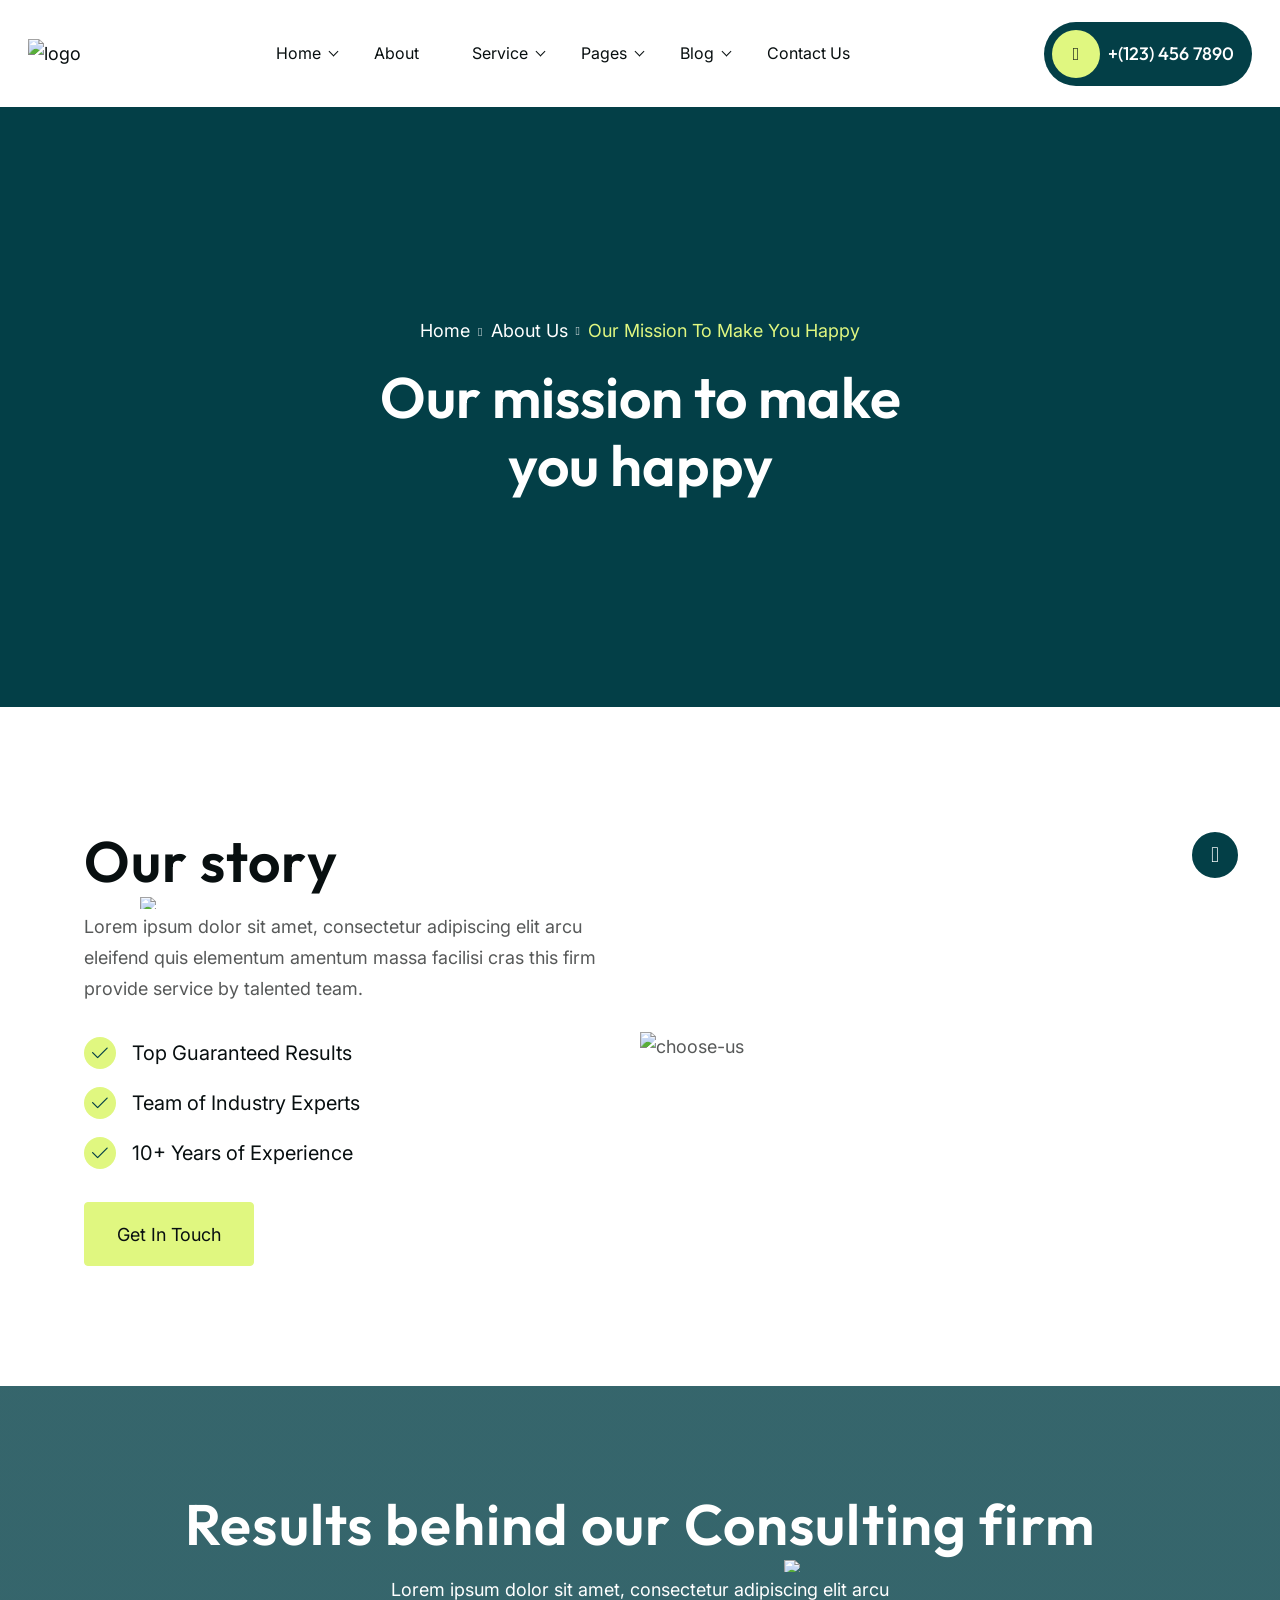
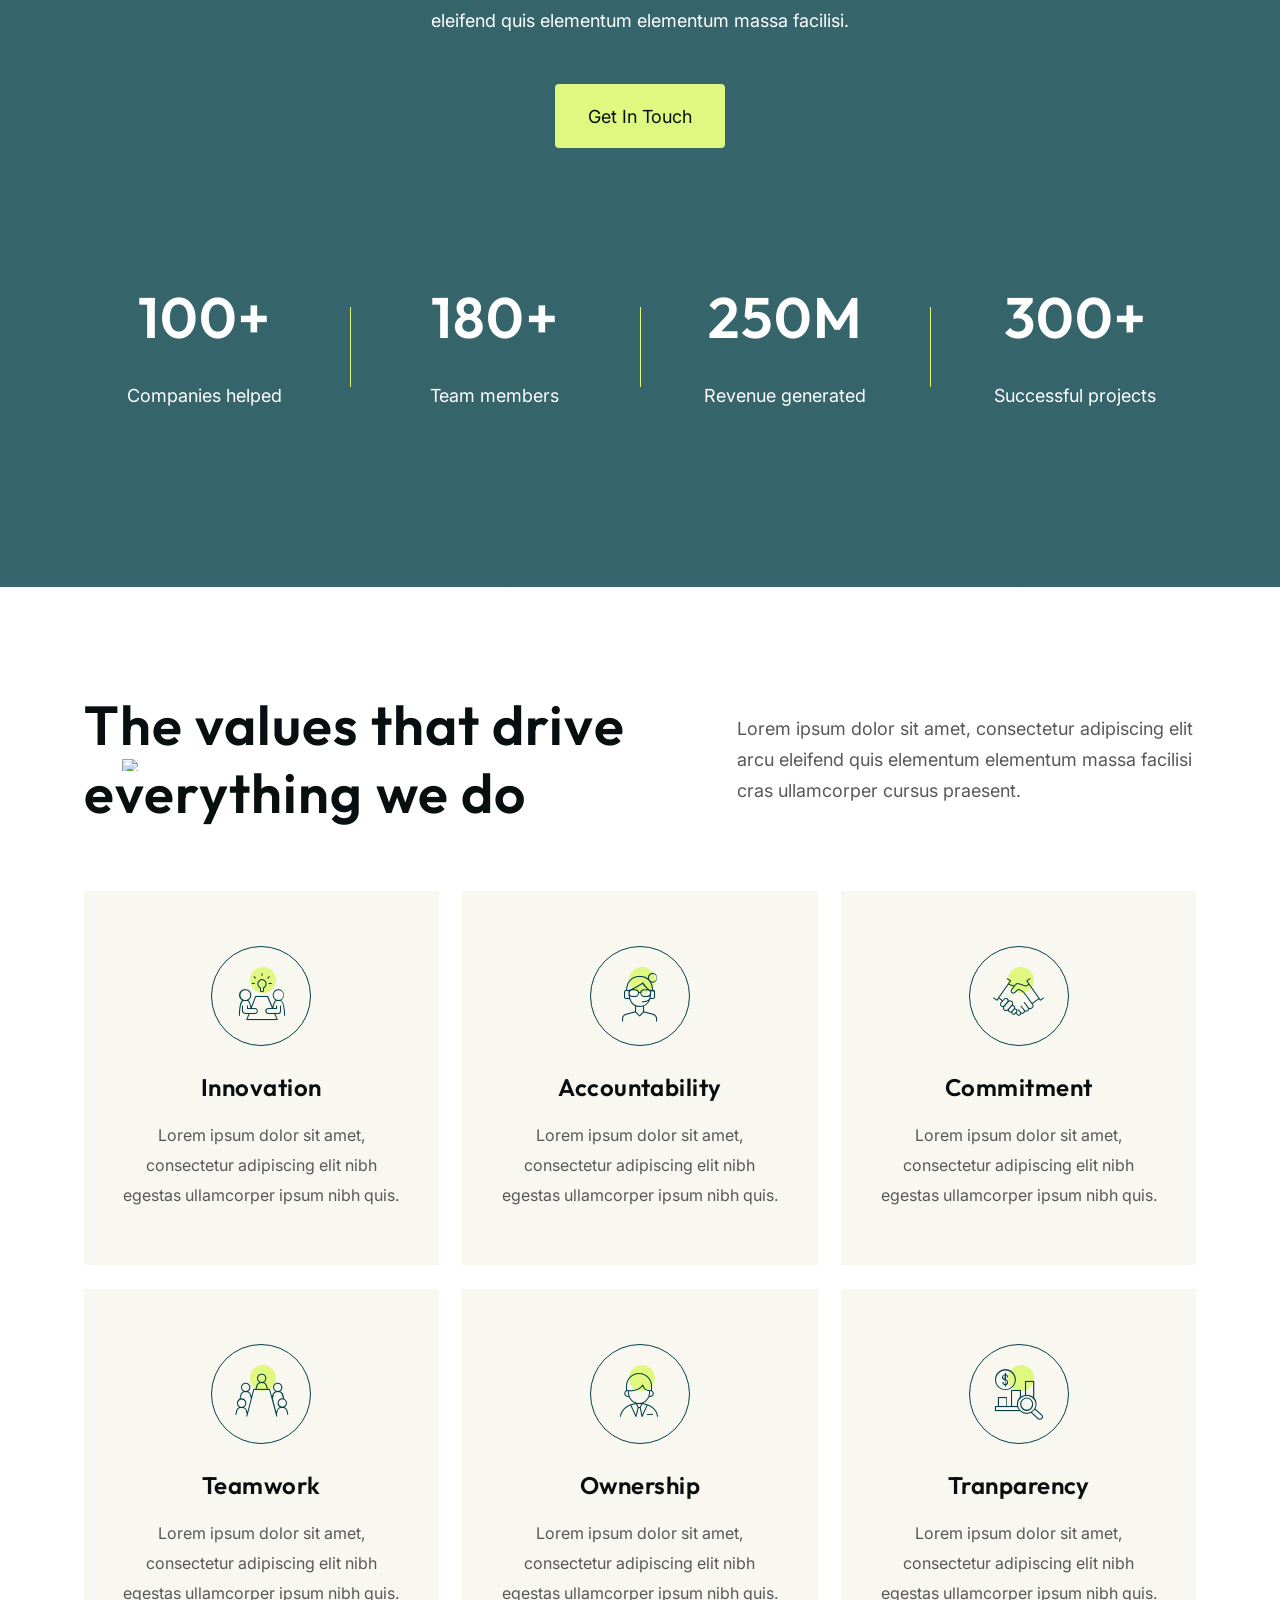
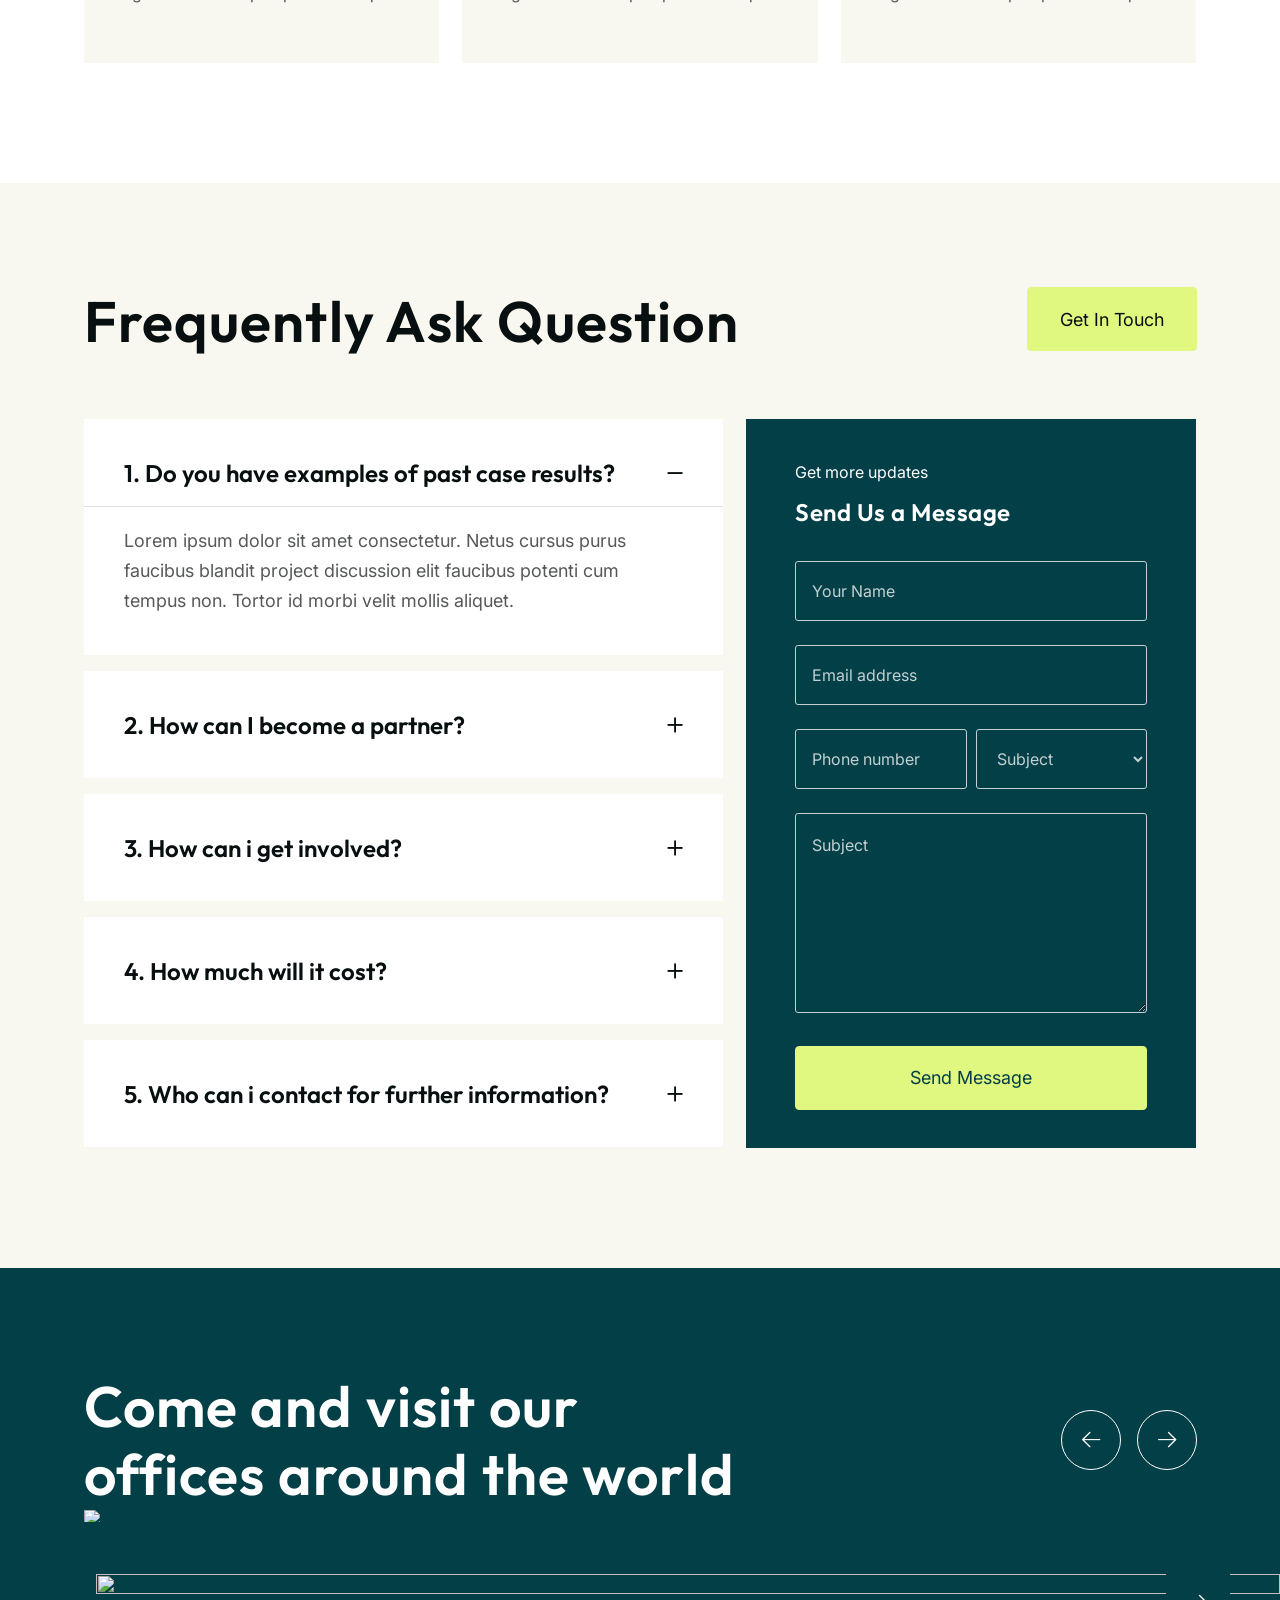
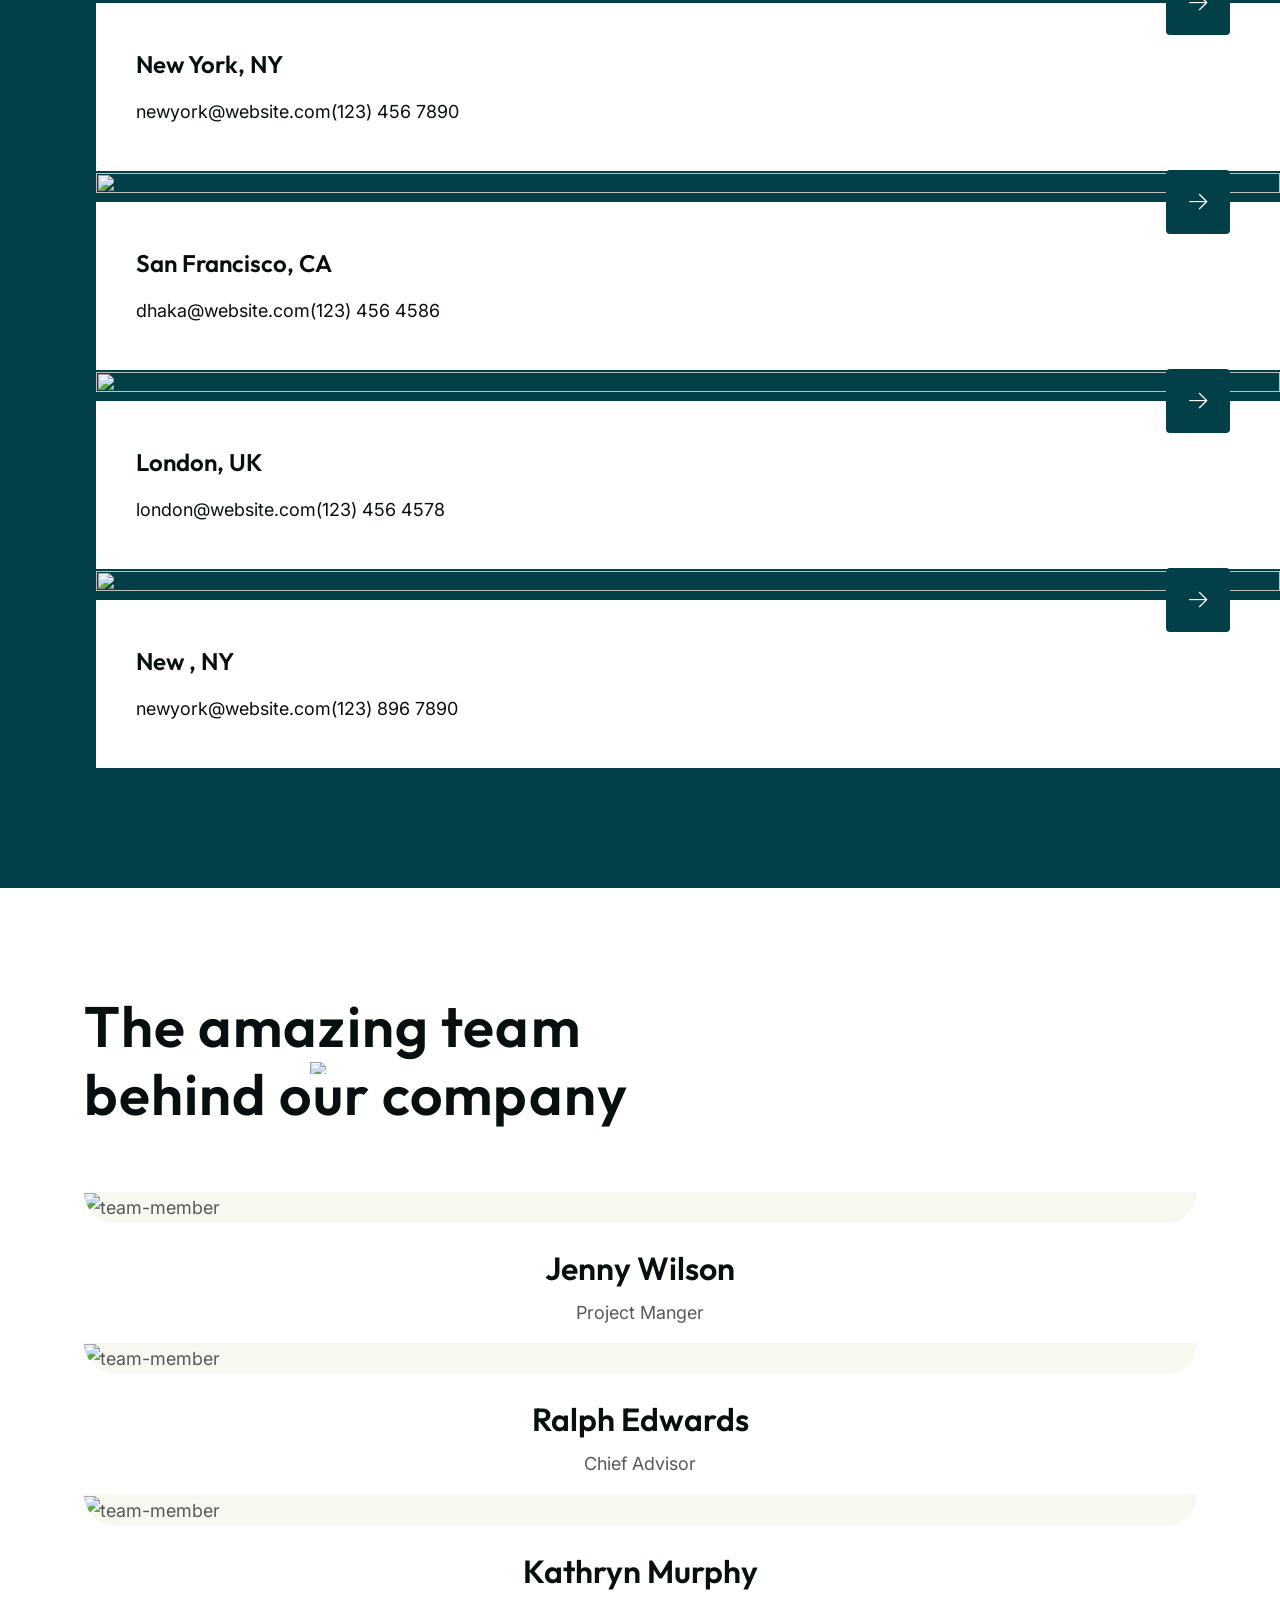
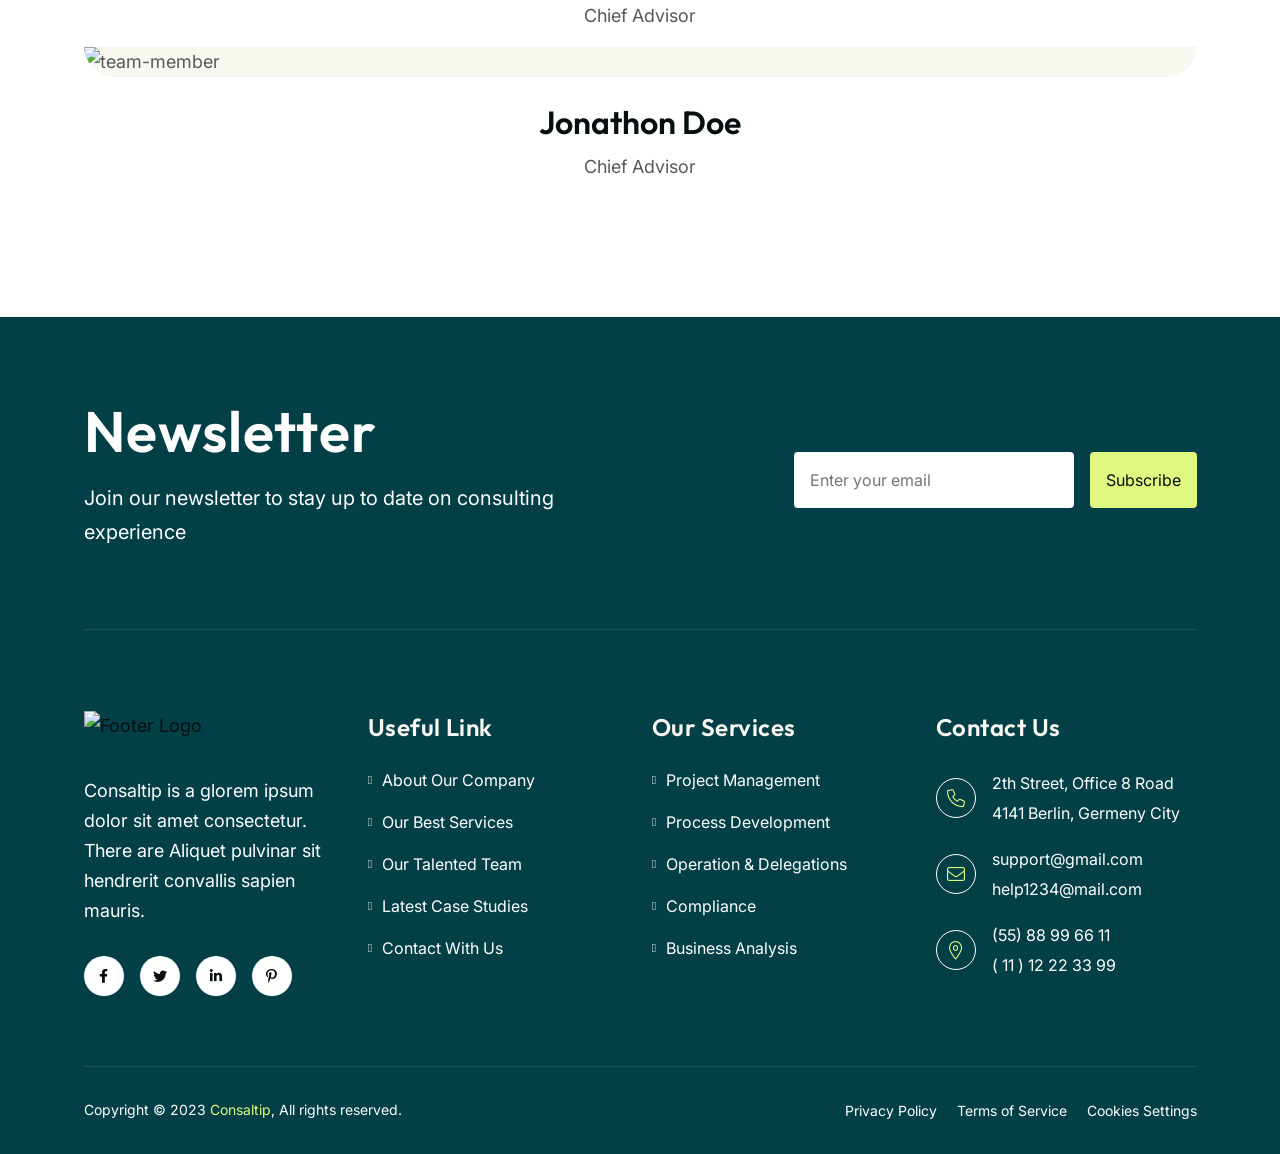
==== about.html @ 59a01e7e "Add files via upload" ====
<!DOCTYPE html>
<html dir="ltr" lang="en">

<head>
  <meta name="viewport" content="width=device-width,initial-scale=1.0" />
  <meta charset="utf-8" />
  <meta name="description" content="Consaltip – Business Consulting HTML5 Template" />
  <meta name="keywords"
        content="a consulting firm, a software firm, advisory, consulting, consulting agency, digital agency, finance consulting, insurance, multipurpose, startup, trendy design" />
  <meta name="author" content="BoomDevs" />

  <title>Consaltip – Business Consulting HTML5 Template</title>

  <link rel="icon" type="image/png" href="images/logo/favicon.png" />

  <link rel="apple-touch-icon" href="images/logo/favicon.png" />
  <link rel="apple-touch-icon" sizes="57x57" href="images/logo/apple-touch-icon-57x57.png" />
  <link rel="apple-touch-icon" sizes="72x72" href="images/logo/apple-touch-icon-72x72.png" />
  <link rel="apple-touch-icon" sizes="76x76" href="images/logo/apple-touch-icon-76x76.png" />
  <link rel="apple-touch-icon" sizes="114x114" href="images/logo/apple-touch-icon-114x114.png" />
  <link rel="apple-touch-icon" sizes="120x120" href="images/logo/apple-touch-icon-120x120.png" />
  <link rel="apple-touch-icon" sizes="144x144" href="images/logo/apple-touch-icon-144x144.png" />
  <link rel="apple-touch-icon" sizes="152x152" href="images/logo/apple-touch-icon-152x152.png" />
  <link rel="apple-touch-icon" sizes="180x180" href="images/logo/apple-touch-icon-180x180.png" />

  <link rel="preconnect" href="https://fonts.googleapis.com">
  <link rel="preconnect" href="https://fonts.gstatic.com" crossorigin>
  <link
          href="https://fonts.googleapis.com/css2?family=Inter:wght@400;500;600;700&family=Outfit:wght@400;500;600;700&display=swap"
          rel="stylesheet">
  <link rel="stylesheet" href="css/bootstrap.min.css" />
  <link rel="stylesheet" href="css/fontawesome.min.css" />
  <link rel="stylesheet" href="css/icon.min.css" />
  <link rel="stylesheet" href="css/magnific-popup.min.css" />
  <link rel="stylesheet" href="css/nice-select.min.css" />
  <link rel="stylesheet" href="css/slick.min.css" />
  <link rel="stylesheet" href="css/animate.min.css" />
  <link rel="stylesheet" href="css/style.css" />
  <!--[if lt IE 9]>
  <script src="https://oss.maxcdn.com/html5shiv/3.7.2/html5shiv.min.js"></script>
  <script src="https://oss.maxcdn.com/respond/1.4.2/respond.min.js"></script>
  <![endif]-->
</head>
<!-- Preloader Start !-->
<div id="preloader">
  <div id="preloader-status" style="background-image: url('images/preloader.gif')"></div>
</div>
<!-- Preloader End !-->
<body>
<!-- Header Start !-->
<header class="header-area style-three">
  <div class="header-menu-area sticky-header bg-white">
    <div class="container-fulid">
      <div class="row">
        <div class="col-12">
          <div class="d-flex justify-content-between align-items-center">
            <div class="logo">
              <a href="index.html" class="standard-logo">
                  <img src="images/logo/footer_logo.png" alt="logo" />
              </a>
              <a href="index.html" class="retina-logo">
                  <img src="images/logo/footer_logo.png" alt="logo" />
              </a>
              <a href="index.html" class="sticky-logo">
                  <img src="images/logo/footer_logo.png" alt="logo" />
              </a>
          </div>
            <div class="menu d-inline-block">
              <nav id="main-menu" class="main-menu">
                <ul>
                  <li class="dropdown active">
                    <a href="index.html">Home</a>
                    <ul>
                      <li>
                        <a href="index.html">Home Style 1</a>
                      </li>
                      <li>
                        <a href="index-2.html">Home Style 2</a>
                      </li>
                      <li>
                        <a href="index-3.html">Home Style 3</a>
                      </li>
                    </ul>
                  </li>
                  <li><a href="about.html">About</a></li>
                  <li class="dropdown">
                    <a href="service.html">Service</a>
                    <ul class="submenu">
                      <li><a href="service.html">Service Page</a></li>
                      <li><a href="service-details.html">Service Details Page</a></li>
                    </ul>
                  </li>
                  <li class="dropdown">
                    <a href="project.html">Pages</a>
                    <ul class="submenu">
                      <li><a href="project.html">Case Studies</a></li>
                      <li><a href="project-details.html">Case Studies Details</a></li>
                      <li><a href="team.html">Team Member</a></li>
                      <li><a href="faq.html">FAQ</a></li>
                      <li><a href="not-found.html">404</a></li>
                    </ul>
                  </li>
                  <li class="dropdown">
                    <a href="blog.html">Blog</a>
                    <ul class="submenu">
                      <li><a href="blog.html">Blogs</a></li>
                      <li><a href="blog-details.html">Blog Details</a></li>
                    </ul>
                  </li>
                  <li><a href="contact.html">Contact Us</a></li>
                </ul>
              </nav>
            </div>
            <div class="header-btn-wrapper">
              <div class="header-btn style-three">
                <a href="tel:+123-456-7890">
                  <i class="fa-solid fa-phone-volume"></i>
                  +(123) 456 7890
                </a>
              </div>
            </div>
            <div class="mobile-menu-bar d-lg-none text-end">
              <a href="#" class="mobile-menu-toggle-btn"><i class="fal fa-bars"></i></a>
            </div>
          </div>
        </div>
      </div>
    </div>
  </div>
</header>
<!-- Header End !-->

<!-- Menu Sidebar Section Start -->
  <div class="menu-sidebar-area ">
    <div class="menu-sidebar-wrapper">
      <div class="menu-sidebar-close">
        <button class="menu-sidebar-close-btn" id="menu_sidebar_close_btn">
          <i class="fal fa-times"></i>
        </button>
      </div>
      <div class="menu-sidebar-content">
        <div class="menu-sidebar-logo">
          <a href="index.html" class="standard-logo">
            <img src="images/logo/footer_logo.png" alt="logo" />
          </a>
        </div>
        <div class="mobile-nav-menu fix"></div>
      </div>
    </div>
  </div>
  <!-- Menu Sidebar Section End -->

  <!-- Menu Sidebar Overlay -->
  <div class="body-overlay"></div>

  <!-- Page Header Area Start !-->
  <div class="page-header-area style-1">
    <div class="custom-container">
      <div class=" page-breadcrumb-sec" style="background-image: url(images/breadcrumb/about.jpg)">
        <div class="breadcrumb-shape" style="background-image: url(images/Pattern.png)"></div>
        <div class="page-overlay"></div>
        <div class="sketch" style="background: url(images/title-sketch.png)"></div>
        <div class="row">
          <div class="col-md-12">
            <div class="breadcrumb-wrapper">
              <div class="breadcrumb-list">
                <ul>
                  <li><a href="index.html">Home</a></li>
                  <li>
                    <a href="#">About us</a>
                  </li>
                  <li class="active">
                    <a href="#">Our mission to make you happy</a>
                  </li>
                </ul>
              </div>
              <div class="page-heading">
                <h1>Our mission to make <br/> you happy</h1>
              </div>
            </div>
          </div>
        </div>
      </div>
    </div>
  </div>
  <!-- Page Header Area End !-->

  <!-- About Us Area Start !-->
  <div class="about-us-area style-3">
    <div class="container">
      <div class="row">
        <div class="col-lg-12">
          <div class="image-card large-title">
            <div class="content">
              <div class="title-wrapper">
                <h2 class="title"><span class="under-line">Our story <img src="images/under_line.png" alt="under-line"></span></h2>
                <p class="desc"> Lorem ipsum dolor sit amet, consectetur adipiscing elit arcu eleifend quis elementum amentum massa facilisi cras this firm provide service by talented team. </p>
              </div>
              <div class="list-item-wrapper">
                <div class="list-item">
                  <div class="icon">
                    <i class="icon-check"></i>
                  </div>
                  <p class="text">Top Guaranteed Results</p>
                </div>
                <div class="list-item">
                  <div class="icon">
                    <i class="icon-check"></i>
                  </div>
                  <p class="text">Team of Industry Experts</p>
                </div>
                <div class="list-item">
                  <div class="icon">
                    <i class="icon-check"></i>
                  </div>
                  <p class="text">10+ Years of Experience</p>
                </div>
              </div>
              <div>
                <a href="#" class="theme-btn image-card-btn">Get In Touch</a>
              </div>
            </div>
            <div class="image">
              <div class="image-card-sketch style-four"
                style="background-image: url(images/shape/image-card-sketch.png);">
              </div>
              <img class="tilt-animate" src="images/common/home-why-choose.jpg" alt="choose-us" />
            </div>
          </div>

        </div>
      </div>
    </div>
  </div>
<!-- About Us Area End !-->

<!-- Counter Up Area Start -->
<div class="counter-up-area style-1" style="background-image: url('images/counter-bg-1.png')">
  <div class="counter-sketch" style="background-image: url(images/title-sketch.png)"></div>
  <div class="overlay"></div>
  <div class="container">
    <div class="row">
      <div class="col-lg-12">
        <div class="section-title">
          <h2 class="title text-center text-white">Results behind our <span
                  class="under-line">Consulting firm <img src="images/under_line_green.png" alt="under-line"></span></h2>
          <p class="desc text-white">Lorem ipsum dolor sit amet, consectetur adipiscing elit arcu <br> eleifend quis elementum elementum massa facilisi.</p>
        </div>
        <div class="mt-48 text-center">
          <a href="contact.html" class="theme-btn style-four">Get In Touch</a>
        </div>
      </div>
      <div class="col-lg-12">
        <div class="counter-card">
          <div class="counter-item">
            <div class="counter-title">
              <h2 class="number">
                <span class="counter">100</span>+
              </h2>
            </div>
            <div class="counter-content">
              <p class="text">Companies helped</p>
            </div>
          </div>
          <div class="counter-item">
            <div class="counter-title">
              <h2 class="number">
                <span class="counter">180</span>+
              </h2>
            </div>
            <div class="counter-content">
              <p class="text">Team members</p>
            </div>
          </div>
          <div class="counter-item style-two">
            <div class="counter-title">
              <h2 class="number">
                <span class="counter">250</span>M
              </h2>
            </div>
            <div class="counter-content">
              <p class="text">Revenue generated</p>
            </div>
          </div>
          <div class="counter-item">
            <div class="counter-title">
              <h2 class="number">
                <span class="counter">300</span>+
              </h2>
            </div>
            <div class="counter-content">
              <p class="text">Successful projects</p>
            </div>
          </div>
        </div>
      </div>
    </div>
  </div>
</div>
<!-- Counter Up Area End -->

  <!-- Service Area Start -->
  <div class="service-area style-2">
    <div class="sketch" style="background: url(images/sketch-color.png)"></div>
    <div class="container">
      <div class="row justify-content-center">
        <div class="col-lg-12">
          <div class="section-title style-two">
            <h2 class="title text-start"><span class="under-line">The values that <img src="images/under_line.png" alt="under-line"></span> drive everything we do</h2>
            <p class="desc text-center text-md-start">Lorem ipsum dolor sit amet, consectetur adipiscing elit arcu eleifend quis elementum elementum massa facilisi cras ullamcorper cursus praesent.</p>
          </div>
        </div>
      </div>
      <div class="row">
        <div class="col-12 col-md-6 col-lg-4">
          <div class="icon-card style-six">
            <div class="icon">
              <span class="icon-color"></span>
              <i class="icon-innovation"></i>
            </div>
            <div class="content">
              <h5 class="title">Innovation</h5>
              <p class="desc">Lorem ipsum dolor sit amet, consectetur adipiscing elit nibh egestas ullamcorper ipsum nibh quis.</p>
            </div>
          </div>
        </div>
        <div class="col-12 col-md-6 col-lg-4">
          <div class="icon-card style-six">
            <div class="icon">
              <span class="icon-color"></span>
              <i class="icon-accountability"></i>
            </div>
            <div class="content">
              <h5 class="title">Accountability</h5>
              <p class="desc">Lorem ipsum dolor sit amet, consectetur adipiscing elit nibh egestas ullamcorper ipsum nibh quis.</p>
            </div>
          </div>
        </div>
        <div class="col-12 col-md-6 col-lg-4">
          <div class="icon-card style-six">
            <div class="icon">
              <span class="icon-color"></span>
              <i class="icon-commitment"></i>
            </div>
            <div class="content">
              <h5 class="title">Commitment</h5>
              <p class="desc">Lorem ipsum dolor sit amet, consectetur adipiscing elit nibh egestas ullamcorper ipsum nibh quis.</p>
            </div>
          </div>
        </div>
        <div class="col-12 col-md-6 col-lg-4">
          <div class="icon-card style-six mt-24">
            <div class="icon">
              <span class="icon-color"></span>
              <i class="icon-team-work"></i>
            </div>
            <div class="content">
              <h5 class="title">Teamwork</h5>
              <p class="desc">Lorem ipsum dolor sit amet, consectetur adipiscing elit nibh egestas ullamcorper ipsum nibh quis.</p>
            </div>
          </div>
        </div>
        <div class="col-12 col-md-6 col-lg-4">
          <div class="icon-card style-six mt-24">
            <div class="icon">
              <span class="icon-color"></span>
              <i class="icon-ownership"></i>
            </div>
            <div class="content">
              <h5 class="title">Ownership</h5>
              <p class="desc">Lorem ipsum dolor sit amet, consectetur adipiscing elit nibh egestas ullamcorper ipsum nibh quis.</p>
            </div>
          </div>
        </div>
        <div class="col-12 col-md-6 col-lg-4">
          <div class="icon-card style-six mt-24">
            <div class="icon">
              <span class="icon-color"></span>
              <i class="icon-transparency"></i>
            </div>
            <div class="content">
              <h5 class="title">Tranparency</h5>
              <p class="desc">Lorem ipsum dolor sit amet, consectetur adipiscing elit nibh egestas ullamcorper ipsum nibh quis.</p>
            </div>
          </div>
        </div>
      </div>
    </div>
  </div>
  <!-- Service Area End -->
  <!-- FAQ Area Start -->
  <div class="faq-area style-1 theme-bg-gray">
    <div class="shape-one" style=" background-image: url(images/shape/Rectangle.png)"></div>
    <div class="shape-two" style=" background-image: url(images/shape/shape-2.png)"></div>
    <div class="sketch"></div>
    <div class="container">
      <div class="row justify-content-between">
        <div class="col-lg-12">
          <div class="section-title style-three align-items-center align-items-lg-start">
            <h2 class="title">Frequently Ask Question</h2>
            <div class="theme-btn-wrapper">
              <a href="contact.html" class="theme-btn">
                Get in Touch
              </a>
            </div>
          </div>
        </div>
      </div>
      <div class="row">
        <div class="col-lg-7">
          <div class="accordion-wrapper" id="faq1">
            <!-- Single Accordion Start -->
            <div class="accordion-list-item">
              <div id="headingOne">
                <div class="accordion-head" data-bs-toggle="collapse" data-bs-target="#collapseOne" aria-expanded="true" aria-controls="collapseOne">
                  <h3 class="accordion-title">1. Do you have examples of past case results?</h3>
                </div>
              </div>
              <div id="collapseOne" class="accordion-collapse collapse show" aria-labelledby="headingOne" data-bs-parent="#faq1">
                <div class="accordion-item-body">
                  <p>Lorem ipsum dolor sit amet consectetur. Netus cursus purus faucibus blandit project discussion elit faucibus potenti cum tempus non. Tortor id morbi velit mollis aliquet.</p>
                </div>
              </div>
            </div>
            <!-- Single Accordion End -->
            <!-- Single Accordion Start -->
            <div class="accordion-list-item">
              <div id="headingTwo">
                <div class="accordion-head collapsed"  data-bs-toggle="collapse" data-bs-target="#collapseTwo" aria-expanded="false" aria-controls="collapseTwo">
                  <h3 class="accordion-title">2. How can I become a partner?</h3>
                </div>
              </div>
              <div id="collapseTwo" class="accordion-collapse collapse" aria-labelledby="headingTwo" data-bs-parent="#faq1">
                <div class="accordion-item-body">
                  <p>Porem ipsum dolor sit amet consectetur. Netus cursus purus faucibus blandit project discussion elit faucibus potenti cum tempus non. Tortor id morbi velit mollis Uliquet.</p>
                </div>
              </div>
            </div>
            <!-- Single Accordion End -->
            <!-- Single Accordion Start -->
            <div class="accordion-list-item">
              <div id="headingThree">
                <div class="accordion-head collapsed" data-bs-toggle="collapse" data-bs-target="#collapseThree" aria-expanded="false" aria-controls="collapseThree">
                  <h3 class="accordion-title">3. How can i get involved?</h3>
                </div>
              </div>
              <div id="collapseThree" class="accordion-collapse collapse" aria-labelledby="headingThree" data-bs-parent="#faq1">
                <div class="accordion-item-body">
                  <p>Qorem ipsum dolor sit amet consectetur. Netus cursus purus faucibus blandit project discussion elit faucibus potenti cum tempus non. Tortor id morbi velit mollis Pliquet.</p>
                </div>
              </div>
            </div>
            <!-- Single Accordion End -->
            <!-- Single Accordion Start -->
            <div class="accordion-list-item">
              <div id="headingFour">
                <div class="accordion-head collapsed" data-bs-toggle="collapse" data-bs-target="#collapseFour" aria-expanded="false" aria-controls="collapseFour">
                  <h3 class="accordion-title">4. How much will it cost?</h3>
                </div>
              </div>
              <div id="collapseFour" class="accordion-collapse collapse" aria-labelledby="headingFour" data-bs-parent="#faq1">
                <div class="accordion-item-body">
                  <p>Rorem ipsum dolor sit amet consectetur. Netus cursus purus faucibus blandit project discussion elit faucibus potenti cum tempus non. Tortor id morbi velit mollis tliquet.</p>
                </div>
              </div>
            </div>
            <!-- Single Accordion End -->
            <!-- Single Accordion Start -->
            <div class="accordion-list-item">
              <div id="headingFive">
                <div class="accordion-head collapsed" data-bs-toggle="collapse" data-bs-target="#collapseFive" aria-expanded="false" aria-controls="collapseFive">
                  <h3 class="accordion-title">5. Who can i contact for further information?</h3>
                </div>
              </div>
              <div id="collapseFive" class="accordion-collapse collapse" aria-labelledby="headingFive" data-bs-parent="#faq1">
                <div class="accordion-item-body">
                  <p>Borem ipsum dolor sit amet consectetur. Netus cursus purus faucibus blandit project discussion elit faucibus potenti cum tempus non. Tortor id morbi velit mollis yliquet.</p>
                </div>
              </div>
            </div>
            <!-- Single Accordion End -->
          </div>
        </div>
        <div class="col-lg-5">
          <div class="post-comments-form">
            <div class="comment-respond">
              <div class="post-comments-title">
                <p class="sub-title">Get more updates</p>
                <h5>Send Us a Message</h5>
              </div>
              <form action="#" class="comment-form">
                <div class="row gx-2">
                  <div class="col-lg-12">
                    <div class="single-input-field">
                      <input name="name" type="text" placeholder="Your Name">
                    </div>
                  </div>
                  <div class="col-lg-12">
                    <div class="single-input-field">
                      <input name="email" type="email" placeholder="Email address">
                    </div>
                  </div>
                  <div class="col-lg-6">
                    <div class="single-input-field">
                      <input name="number" type="number" placeholder="Phone number">
                    </div>
                  </div>
                  <div class="col-lg-6">
                    <div class="single-input-field">
                      <select id="nice-select">
                        <option selected>Subject</option>
                        <option value="1">One</option>
                        <option value="2">Two</option>
                        <option value="3">Three</option>
                      </select>
                    </div>
                  </div>
                  <div class="col-12">
                    <div class="single-input-field">
                                              <textarea name="message" placeholder="Subject" rows="4"
                                                        cols="50"></textarea>
                    </div>
                  </div>
                  <div class="col-12">
                    <button class="theme-btn w-100 style-four" type="submit">Send Message </button>
                  </div>
                </div>
              </form>
            </div>
          </div>
        </div>
      </div>
    </div>
  </div>
  <!-- FAQ Area End -->

  <!-- Location Slider Area Start -->
  <div class="location-slider-ara style-1">
    <div class="sketch" style="background-image: url(images/title-sketch.png)"></div>
    <div class="container">
      <div class="row">
        <div class="col-lg-12">
          <div class="section-title style-three mb-64">
            <h2 class="title text-center text-lg-start text-white">
              Come and visit our <br> <span class="under-line"> offices aroun<img src="images/under_line_green.png" alt="under-line"></span>d the
              world
            </h2>
            <div class="custom-slider-btn justify-content-center">
              <a href="#" class='info-card-arrow-btn prev_btn_custom'><i class='icon-arrow-left'></i></a>
              <a href="#" class='info-card-arrow-btn next_btn_custom'><i class='icon-arrow-right'></i></a>
            </div>
          </div>
        </div>

      </div>
    </div>
    <div class="slider-area-wrapper">
      <div class="portfolio_card_wrapper">
        <div>
          <div class="portfolio-card style-three">
            <div class="portfolio-image">
              <img src="images/office/Image.jpg" alt="" />
            </div>
            <div class="content">
              <a href="#" class="icon">
                <i class="icon-arrow-right"></i>
              </a>
              <h4>New York, NY</h4>
              <p class="desc"><span>newyork@website.com</span><span>(123) 456 7890</span></p>
            </div>
          </div>
        </div>
        <div>
          <div class="portfolio-card style-three">
            <div class="portfolio-image">
              <img src="images/office/Image-1.jpg" alt="" />
            </div>
            <div class="content">
              <a href="#" class="icon">
                <i class="icon-arrow-right"></i>
              </a>
              <h4>San Francisco, CA</h4>
              <p class="desc"><span>dhaka@website.com</span><span>(123) 456 4586</span></p>
            </div>
          </div>
        </div>
        <div>
          <div class="portfolio-card style-three">
            <div class="portfolio-image">
              <img src="images/office/Image-2.jpg" alt="" />
            </div>
            <div class="content">
              <a href="#" class="icon">
                <i class="icon-arrow-right"></i>
              </a>
              <h4>London, UK </h4>
              <p class="desc"><span>london@website.com</span><span>(123) 456 4578</span></p>
            </div>
          </div>
        </div>
        <div>
          <div class="portfolio-card style-three">
            <div class="portfolio-image">
              <img src="images/office/Image-1.jpg" alt="" />
            </div>
            <div class="content">
              <a href="#" class="icon">
                <i class="icon-arrow-right"></i>
              </a>
              <h4>New , NY</h4>
              <p class="desc"><span>newyork@website.com</span><span>(123) 896 7890</span></p>
            </div>
          </div>
        </div>
      </div>
    </div>
  </div>
  <!-- Location Slider Area Start -->

  <!-- Team Area Start -->
  <div class="team-slider-area style-2">
    <div class="sketch" style="background-image: url(images/sketch-color.png)"></div>
    <div class="container">
      <div class="row">
        <div class="col-lg-12">
          <div class="section-title style-two mb-64">
            <h2 class="title text-center text-lg-start">
              The <span class="under-line "> amazing team <img src="images/under_line.png" alt="under-line"></span> <br> behind our company
            </h2>
          </div>
        </div>
      </div>
      <div class="row">
        <div class="col-lg-12">
          <div class="team-slider" id="team_slider_two">
            <div>
              <div class="team-member-card style-two">
                <div class="image" style="background-image: url(images/team/Bg.png);">
                  <img src="images/team/Image-1.png" alt="team-member" />
                  <div class="image-content-wrapper">
                    <div class="user-info">
                      <h4>Jenny Wilson</h4>
                      <p>Project Manger</p>
                    </div>
                    <div class="social">
                      <a href="https://www.linkedin.com/"><i class="icon-linkedin"></i></a>
                      <a href="https://twitter.com/"><i class="icon-twitter"></i></a>
                      <a href="https://www.pinterest.com/"><i class="icon-pinterest"></i></a>
                    </div>
                  </div>
                </div>
                <div class="content-wrapper">
                  <div class="user-info">
                    <h4>Jenny Wilson</h4>
                    <p>Project Manger</p>
                  </div>
                  <div class="social">
                    <a href="https://www.linkedin.com/"><i class="icon-linkedin"></i></a>
                    <a href="https://twitter.com/"><i class="icon-twitter"></i></a>
                    <a href="https://www.pinterest.com/"><i class="icon-pinterest"></i></a>
                  </div>
                </div>
              </div>
            </div>
            <div>
              <div class="team-member-card style-two">
                <div class="image" style="background-image: url(images/team/Bg.png);">
                  <img src="images/team/Image.png" alt="team-member" />
                  <div class="image-content-wrapper">
                    <div class="user-info">
                      <h4>Ralph Edwards</h4>
                      <p>Chief Advisor</p>
                    </div>
                    <div class="social">
                      <a href="https://www.linkedin.com/"><i class="icon-linkedin"></i></a>
                      <a href="https://twitter.com/"><i class="icon-twitter"></i></a>
                      <a href="https://www.pinterest.com/"><i class="icon-pinterest"></i></a>
                    </div>
                  </div>
                </div>
                <div class="content-wrapper">
                  <div class="user-info">
                    <h4>Ralph Edwards</h4>
                    <p>Chief Advisor</p>
                  </div>
                  <div class="social">
                    <a href="https://www.linkedin.com/"><i class="icon-linkedin"></i></a>
                    <a href="https://twitter.com/"><i class="icon-twitter"></i></a>
                    <a href="https://www.pinterest.com/"><i class="icon-pinterest"></i></a>
                  </div>
                </div>
              </div>
            </div>
            <div>
              <div class="team-member-card style-two">
                <div class="image" style="background-image: url(images/team/Bg.png);">
                  <img src="images/team/Image-3.png" alt="team-member" />
                  <div class="image-content-wrapper">
                    <div class="user-info">
                      <h4>Kathryn Murphy</h4>
                      <p>Chief Advisor</p>
                    </div>
                    <div class="social">
                      <a href="https://www.linkedin.com/"><i class="icon-linkedin"></i></a>
                      <a href="https://twitter.com/"><i class="icon-twitter"></i></a>
                      <a href="https://www.pinterest.com/"><i class="icon-pinterest"></i></a>
                    </div>
                  </div>
                </div>
                <div class="content-wrapper">
                  <div class="user-info">
                    <h4>Kathryn Murphy</h4>
                    <p>Chief Advisor</p>
                  </div>
                  <div class="social">
                    <a href="https://www.linkedin.com/"><i class="icon-linkedin"></i></a>
                    <a href="https://twitter.com/"><i class="icon-twitter"></i></a>
                    <a href="https://www.pinterest.com/"><i class="icon-pinterest"></i></a>
                  </div>
                </div>
              </div>
            </div>
            <div>
              <div class="team-member-card style-two">
                <div class="image" style="background-image: url(images/team/Bg.png);">
                  <img src="images/team/Image-2.png" alt="team-member" />
                  <div class="image-content-wrapper">
                    <div class="user-info">
                      <h4>Jonathon Doe</h4>
                      <p>Chief Advisor</p>
                    </div>
                    <div class="social">
                      <a href="https://www.linkedin.com/"><i class="icon-linkedin"></i></a>
                      <a href="https://twitter.com/"><i class="icon-twitter"></i></a>
                      <a href="https://www.pinterest.com/"><i class="icon-pinterest"></i></a>
                    </div>
                  </div>
                </div>
                <div class="content-wrapper">
                  <div class="user-info">
                    <h4>Jonathon Doe</h4>
                    <p>Chief Advisor</p>
                  </div>
                  <div class="social">
                    <a href="https://www.linkedin.com/"><i class="icon-linkedin"></i></a>
                    <a href="https://twitter.com/"><i class="icon-twitter"></i></a>
                    <a href="https://www.pinterest.com/"><i class="icon-pinterest"></i></a>
                  </div>
                </div>
              </div>
            </div>
          </div>
        </div>
      </div>
    </div>
  </div>
  <!-- Team Area End -->

<!-- Footer start -->
<footer class="footer style-two bg-icon">
  <div class="footer-sec">
    <div class="container">
      <div class="row">
        <div class="col-lg-12">
          <!-- Newsletter Section Start !-->
          <div class="subscribe-area">
            <div class="subscribe-inner-area">
              <div class="content-wrapper">
                <h2 class="subscribe-title">Newsletter</h2>
                <p class="text">Join our newsletter to stay up to date on consulting experience</p>
              </div>
              <div class="subscribe-form-wrapper">
                <div class="subscribe-form-widget">
                  <form>
                    <div class="mc4wp-form-fields">
                      <div class="single-field">
                        <input type="email" placeholder="Enter your email " />
                      </div>
                      <button class="submit-btn" type="submit">Subscribe</button>
                    </div>
                  </form>
                </div>
              </div>
            </div>
          </div>
          <!-- Newsletter Section End !-->
        </div>
      </div>
      <div class="row">
        <div class="col-lg-3 col-md-6">
          <div class="footer-widget mb-30">
            <div class="footer-widget-info">
              <div class="footer-logo">
                <a href="index.html"><img src="images/logo/Logo.png" alt="Footer Logo" /></a>
              </div>
              <p class="text-white">Consaltip is a glorem ipsum dolor sit amet consectetur. There are Aliquet pulvinar sit hendrerit convallis sapien mauris.</p>
              <div class="social-profile">
                <a href="https://www.facebook.com/"><i class="icon-facebook"></i></a>
                <a href="https://twitter.com/"><i class="icon-twitter"></i></a>
                <a href="https://linkedin.com/"><i class="icon-linkedin"></i></a>
                <a href="https://pinterest.com/"><i class="icon-pinterest"></i></a>

              </div>
            </div>
          </div>
        </div>
        <div class="col-lg-3 col-md-6">
          <div class="footer-widget mb-30">
            <h2 class="footer-widget-title">Useful Link</h2>
            <div class="footer-widget-menu">
              <ul>
                <li><a href="about.html">About Our Company</a></li>
                <li><a href="service.html">Our Best Services</a></li>
                <li><a href="team.html">Our Talented Team</a></li>
                <li><a href="project.html">Latest Case Studies</a></li>
                <li><a href="contact.html">Contact with Us</a></li>
              </ul>
            </div>
          </div>
        </div>
        <div class="col-lg-3 col-md-6">
          <div class="footer-widget mb-30">
            <h2 class="footer-widget-title">Our Services</h2>
            <div class="footer-widget-menu">
              <ul>
                <li><a href="service-details.html">Project Management</a></li>
                <li><a href="service-details.html">Process Development</a></li>
                <li><a href="service-details.html">Operation & Delegations</a></li>
                <li><a href="service-details.html">Compliance</a></li>
                <li><a href="service-details.html">Business Analysis</a></li>
              </ul>
            </div>
          </div>
        </div>
        <div class="col-lg-3 col-md-6">
          <div class="footer-widget mb-30">
            <h2 class="footer-widget-title">Contact Us</h2>
            <div class="footer-widget-contact">
              <div class="footer-contact">
                <ul>
                  <li class="address">
                    <div class="contact-icon">
                      <i class="icon-phone"></i>
                    </div>
                    <div class="contact-text">
                      <a href="#">2th Street, Office 8 Road <br>
                        4141 Berlin, Germeny City</a>
                    </div>
                  </li>
                  <li>
                    <div class="contact-icon">
                      <i class="icon-envelope"></i>
                    </div>
                    <div class="contact-text">
                      <a href="mailto:support@gmail.com">support@gmail.com <br> help1234@mail.com</a>
                    </div>
                  </li>
                  <li>
                    <div class="contact-icon">
                      <i class="icon-location-dot"></i>
                    </div>
                    <div class="contact-text">
                      <a href="tel:+(55)-88-99-66-11">(55) 88 99 66 11</a><br>
                      <a href="tel:+(11)-12-22-33-99">( 11 ) 12 22 33 99</a>
                    </div>
                  </li>
                </ul>
              </div>
            </div>
          </div>
        </div>
      </div>
      <div class="row">
        <div class="col-12">
          <div class="footer-bottom-border"></div>
        </div>
      </div>
    </div>
  </div>
  <div class="footer-bottom-area">
    <div class="container">
      <div class="row align-items-center">
        <div class="col-lg-6">
          <div class="copyright-text">
            <p>Copyright © 2023 <a href="index.html"> Consaltip</a>, All rights reserved.</p>
          </div>
        </div>
        <div class="col-lg-6">
          <div class="footer-bottom-menu">
            <ul class="p-0">
              <li>
                <a href="#">Privacy Policy</a>
              </li>
              <li>
                <a href="#">Terms of Service</a>
              </li>
              <li>
                <a href="#">Cookies Settings</a>
              </li>
            </ul>
          </div>
        </div>
      </div>
    </div>
  </div>
</footer>
<!--- End Footer !-->
<!-- Scroll Up Section Start -->
<div id="scrollTop" class="scrollup-wrapper">
  <div class="scrollup-btn">
    <i class="fa-light fa-arrow-up-long"></i>
  </div>
</div>
<!-- Scroll Up Section End -->
<script src="js/jquery.min.js"></script>
<script src="js/bootstrap.min.js"></script>
<script src="js/jquery.nice-select.min.js"></script>
<script src="js/slick.min.js"></script>
<script src="js/jquery.counterup.min.js"></script>
<script src="js/waypoints.min.js"></script>
<script src="js/jquery.meanmenu.min.js"></script>
<script src="js/jquery.magnific-popup.min.js"></script>
<script src="js/isotope.min.js"></script>
<script src="js/tilt.jquery.min.js"></script>
<script src="js/custom.js"></script>
</body>

</html>
---- css/icon.min.css ----
@font-face{font-family:icomoon;src:url('../fonts/icomoon.eot?sn1619');src:url('../fonts/icomoon.eot?sn1619#iefix') format('embedded-opentype'),url('../fonts/icomoon.ttf?sn1619') format('truetype'),url('../fonts/icomoon.woff?sn1619') format('woff'),url('../fonts/icomoon.svg?sn1619#icomoon') format('svg');font-weight:400;font-style:normal;font-display:block}[class*=" icon-"],[class^=icon-]{font-family:icomoon!important;speak:never;font-style:normal;font-weight:400;font-variant:normal;text-transform:none}.icon-angle-down:before{content:"\e902"}.icon-angle-right:before{content:"\e907";color:#575959}.icon-arrow-down-long:before{content:"\e908"}.icon-arrow-left:before{content:"\e909"}.icon-arrow-right:before{content:"\e90a"}.icon-calendar-minus:before{content:"\e90b"}.icon-check:before{content:"\e90c"}.icon-clock:before{content:"\e90d"}.icon-comments:before{content:"\e90e"}.icon-envelope:before{content:"\e90f"}.icon-location-dot:before{content:"\e910"}.icon-magnifying-glass:before{content:"\e912"}.icon-minus:before{content:"\e913"}.icon-phone:before{content:"\e914"}.icon-phone-volume:before{content:"\e91e"}.icon-play:before{content:"\e921"}.icon-plus:before{content:"\e922"}.icon-user:before{content:"\e923"}.icon-facebook:before{content:"\e924"}.icon-instagram:before{content:"\e925"}.icon-linkedin:before{content:"\e926"}.icon-pinterest:before{content:"\e927"}.icon-twitter:before{content:"\e928"}.icon-youtube:before{content:"\e929"}.icon-bag:before{content:"\e901"}.icon-launch:before{content:"\e903"}.icon-quote:before{content:"\e904"}.icon-resources:before{content:"\e905"}.icon-star:before{content:"\e906"}.icon-execution:before{content:"\e900"}.icon-accountability:before{content:"\e915"}.icon-business-analysis:before{content:"\e916"}.icon-commitment:before{content:"\e917"}.icon-human-resources:before{content:"\e918"}.icon-innovation:before{content:"\e919"}.icon-operation:before{content:"\e91a"}.icon-ownership:before{content:"\e91b"}.icon-process-development:before{content:"\e91c"}.icon-project-manangement:before{content:"\e91d"}.icon-team-work:before{content:"\e91f"}.icon-transparency:before{content:"\e920"}.icon-analysis:before{content:"\e940"}
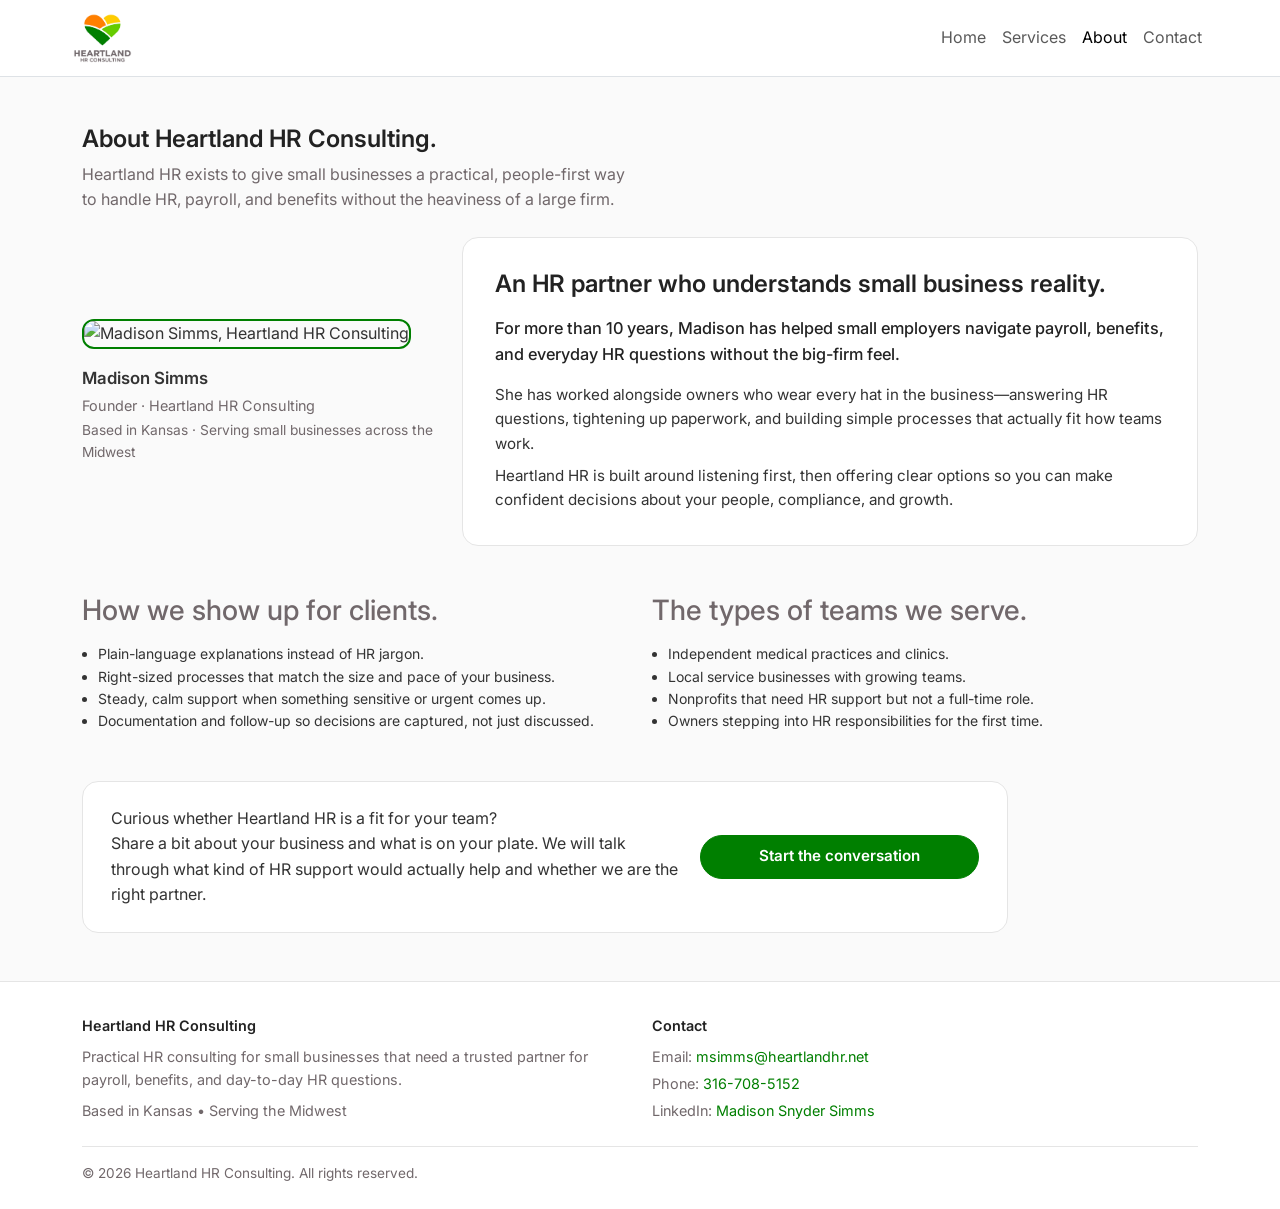
==== commit e4dd6daf: "Add About page for Heartland HR Consulting This file contains the complete HTML structure for the Ab" ====
--- a/about.html
+++ b/about.html
@@ -1,928 +1,153 @@
-<!DOCTYPE html>
-<html dir="ltr" lang="en">
-
-<head>
-  <meta name="viewport" content="width=device-width,initial-scale=1.0" />
-  <meta charset="utf-8" />
-  <meta name="description" content="Consaltip – Business Consulting HTML5 Template" />
-  <meta name="keywords"
-        content="a consulting firm, a software firm, advisory, consulting, consulting agency, digital agency, finance consulting, insurance, multipurpose, startup, trendy design" />
-  <meta name="author" content="BoomDevs" />
-
-  <title>Consaltip – Business Consulting HTML5 Template</title>
-
-  <link rel="icon" type="image/png" href="images/logo/favicon.png" />
-
-  <link rel="apple-touch-icon" href="images/logo/favicon.png" />
-  <link rel="apple-touch-icon" sizes="57x57" href="images/logo/apple-touch-icon-57x57.png" />
-  <link rel="apple-touch-icon" sizes="72x72" href="images/logo/apple-touch-icon-72x72.png" />
-  <link rel="apple-touch-icon" sizes="76x76" href="images/logo/apple-touch-icon-76x76.png" />
-  <link rel="apple-touch-icon" sizes="114x114" href="images/logo/apple-touch-icon-114x114.png" />
-  <link rel="apple-touch-icon" sizes="120x120" href="images/logo/apple-touch-icon-120x120.png" />
-  <link rel="apple-touch-icon" sizes="144x144" href="images/logo/apple-touch-icon-144x144.png" />
-  <link rel="apple-touch-icon" sizes="152x152" href="images/logo/apple-touch-icon-152x152.png" />
-  <link rel="apple-touch-icon" sizes="180x180" href="images/logo/apple-touch-icon-180x180.png" />
-
-  <link rel="preconnect" href="https://fonts.googleapis.com">
-  <link rel="preconnect" href="https://fonts.gstatic.com" crossorigin>
-  <link
-          href="https://fonts.googleapis.com/css2?family=Inter:wght@400;500;600;700&family=Outfit:wght@400;500;600;700&display=swap"
-          rel="stylesheet">
-  <link rel="stylesheet" href="css/bootstrap.min.css" />
-  <link rel="stylesheet" href="css/fontawesome.min.css" />
-  <link rel="stylesheet" href="css/icon.min.css" />
-  <link rel="stylesheet" href="css/magnific-popup.min.css" />
-  <link rel="stylesheet" href="css/nice-select.min.css" />
-  <link rel="stylesheet" href="css/slick.min.css" />
-  <link rel="stylesheet" href="css/animate.min.css" />
-  <link rel="stylesheet" href="css/style.css" />
-  <!--[if lt IE 9]>
-  <script src="https://oss.maxcdn.com/html5shiv/3.7.2/html5shiv.min.js"></script>
-  <script src="https://oss.maxcdn.com/respond/1.4.2/respond.min.js"></script>
-  <![endif]-->
-</head>
-<!-- Preloader Start !-->
-<div id="preloader">
-  <div id="preloader-status" style="background-image: url('images/preloader.gif')"></div>
-</div>
-<!-- Preloader End !-->
-<body>
-<!-- Header Start !-->
-<header class="header-area style-three">
-  <div class="header-menu-area sticky-header bg-white">
-    <div class="container-fulid">
-      <div class="row">
-        <div class="col-12">
-          <div class="d-flex justify-content-between align-items-center">
-            <div class="logo">
-              <a href="index.html" class="standard-logo">
-                  <img src="images/logo/footer_logo.png" alt="logo" />
-              </a>
-              <a href="index.html" class="retina-logo">
-                  <img src="images/logo/footer_logo.png" alt="logo" />
-              </a>
-              <a href="index.html" class="sticky-logo">
-                  <img src="images/logo/footer_logo.png" alt="logo" />
-              </a>
-          </div>
-            <div class="menu d-inline-block">
-              <nav id="main-menu" class="main-menu">
-                <ul>
-                  <li class="dropdown active">
-                    <a href="index.html">Home</a>
-                    <ul>
-                      <li>
-                        <a href="index.html">Home Style 1</a>
-                      </li>
-                      <li>
-                        <a href="index-2.html">Home Style 2</a>
-                      </li>
-                      <li>
-                        <a href="index-3.html">Home Style 3</a>
-                      </li>
-                    </ul>
-                  </li>
-                  <li><a href="about.html">About</a></li>
-                  <li class="dropdown">
-                    <a href="service.html">Service</a>
-                    <ul class="submenu">
-                      <li><a href="service.html">Service Page</a></li>
-                      <li><a href="service-details.html">Service Details Page</a></li>
-                    </ul>
-                  </li>
-                  <li class="dropdown">
-                    <a href="project.html">Pages</a>
-                    <ul class="submenu">
-                      <li><a href="project.html">Case Studies</a></li>
-                      <li><a href="project-details.html">Case Studies Details</a></li>
-                      <li><a href="team.html">Team Member</a></li>
-                      <li><a href="faq.html">FAQ</a></li>
-                      <li><a href="not-found.html">404</a></li>
-                    </ul>
-                  </li>
-                  <li class="dropdown">
-                    <a href="blog.html">Blog</a>
-                    <ul class="submenu">
-                      <li><a href="blog.html">Blogs</a></li>
-                      <li><a href="blog-details.html">Blog Details</a></li>
-                    </ul>
-                  </li>
-                  <li><a href="contact.html">Contact Us</a></li>
-                </ul>
-              </nav>
-            </div>
-            <div class="header-btn-wrapper">
-              <div class="header-btn style-three">
-                <a href="tel:+123-456-7890">
-                  <i class="fa-solid fa-phone-volume"></i>
-                  +(123) 456 7890
-                </a>
-              </div>
-            </div>
-            <div class="mobile-menu-bar d-lg-none text-end">
-              <a href="#" class="mobile-menu-toggle-btn"><i class="fal fa-bars"></i></a>
-            </div>
-          </div>
-        </div>
-      </div>
-    </div>
-  </div>
-</header>
-<!-- Header End !-->
-
-<!-- Menu Sidebar Section Start -->
-  <div class="menu-sidebar-area ">
-    <div class="menu-sidebar-wrapper">
-      <div class="menu-sidebar-close">
-        <button class="menu-sidebar-close-btn" id="menu_sidebar_close_btn">
-          <i class="fal fa-times"></i>
-        </button>
-      </div>
-      <div class="menu-sidebar-content">
-        <div class="menu-sidebar-logo">
-          <a href="index.html" class="standard-logo">
-            <img src="images/logo/footer_logo.png" alt="logo" />
-          </a>
-        </div>
-        <div class="mobile-nav-menu fix"></div>
-      </div>
-    </div>
-  </div>
-  <!-- Menu Sidebar Section End -->
-
-  <!-- Menu Sidebar Overlay -->
-  <div class="body-overlay"></div>
-
-  <!-- Page Header Area Start !-->
-  <div class="page-header-area style-1">
-    <div class="custom-container">
-      <div class=" page-breadcrumb-sec" style="background-image: url(images/breadcrumb/about.jpg)">
-        <div class="breadcrumb-shape" style="background-image: url(images/Pattern.png)"></div>
-        <div class="page-overlay"></div>
-        <div class="sketch" style="background: url(images/title-sketch.png)"></div>
-        <div class="row">
-          <div class="col-md-12">
-            <div class="breadcrumb-wrapper">
-              <div class="breadcrumb-list">
-                <ul>
-                  <li><a href="index.html">Home</a></li>
-                  <li>
-                    <a href="#">About us</a>
-                  </li>
-                  <li class="active">
-                    <a href="#">Our mission to make you happy</a>
-                  </li>
-                </ul>
-              </div>
-              <div class="page-heading">
-                <h1>Our mission to make <br/> you happy</h1>
-              </div>
-            </div>
-          </div>
-        </div>
-      </div>
-    </div>
-  </div>
-  <!-- Page Header Area End !-->
-
-  <!-- About Us Area Start !-->
-  <div class="about-us-area style-3">
-    <div class="container">
-      <div class="row">
-        <div class="col-lg-12">
-          <div class="image-card large-title">
-            <div class="content">
-              <div class="title-wrapper">
-                <h2 class="title"><span class="under-line">Our story <img src="images/under_line.png" alt="under-line"></span></h2>
-                <p class="desc"> Lorem ipsum dolor sit amet, consectetur adipiscing elit arcu eleifend quis elementum amentum massa facilisi cras this firm provide service by talented team. </p>
-              </div>
-              <div class="list-item-wrapper">
-                <div class="list-item">
-                  <div class="icon">
-                    <i class="icon-check"></i>
-                  </div>
-                  <p class="text">Top Guaranteed Results</p>
-                </div>
-                <div class="list-item">
-                  <div class="icon">
-                    <i class="icon-check"></i>
-                  </div>
-                  <p class="text">Team of Industry Experts</p>
-                </div>
-                <div class="list-item">
-                  <div class="icon">
-                    <i class="icon-check"></i>
-                  </div>
-                  <p class="text">10+ Years of Experience</p>
-                </div>
-              </div>
-              <div>
-                <a href="#" class="theme-btn image-card-btn">Get In Touch</a>
-              </div>
-            </div>
-            <div class="image">
-              <div class="image-card-sketch style-four"
-                style="background-image: url(images/shape/image-card-sketch.png);">
-              </div>
-              <img class="tilt-animate" src="images/common/home-why-choose.jpg" alt="choose-us" />
-            </div>
-          </div>
-
-        </div>
-      </div>
-    </div>
-  </div>
-<!-- About Us Area End !-->
-
-<!-- Counter Up Area Start -->
-<div class="counter-up-area style-1" style="background-image: url('images/counter-bg-1.png')">
-  <div class="counter-sketch" style="background-image: url(images/title-sketch.png)"></div>
-  <div class="overlay"></div>
-  <div class="container">
-    <div class="row">
-      <div class="col-lg-12">
-        <div class="section-title">
-          <h2 class="title text-center text-white">Results behind our <span
-                  class="under-line">Consulting firm <img src="images/under_line_green.png" alt="under-line"></span></h2>
-          <p class="desc text-white">Lorem ipsum dolor sit amet, consectetur adipiscing elit arcu <br> eleifend quis elementum elementum massa facilisi.</p>
-        </div>
-        <div class="mt-48 text-center">
-          <a href="contact.html" class="theme-btn style-four">Get In Touch</a>
-        </div>
-      </div>
-      <div class="col-lg-12">
-        <div class="counter-card">
-          <div class="counter-item">
-            <div class="counter-title">
-              <h2 class="number">
-                <span class="counter">100</span>+
-              </h2>
-            </div>
-            <div class="counter-content">
-              <p class="text">Companies helped</p>
-            </div>
-          </div>
-          <div class="counter-item">
-            <div class="counter-title">
-              <h2 class="number">
-                <span class="counter">180</span>+
-              </h2>
-            </div>
-            <div class="counter-content">
-              <p class="text">Team members</p>
-            </div>
-          </div>
-          <div class="counter-item style-two">
-            <div class="counter-title">
-              <h2 class="number">
-                <span class="counter">250</span>M
-              </h2>
-            </div>
-            <div class="counter-content">
-              <p class="text">Revenue generated</p>
-            </div>
-          </div>
-          <div class="counter-item">
-            <div class="counter-title">
-              <h2 class="number">
-                <span class="counter">300</span>+
-              </h2>
-            </div>
-            <div class="counter-content">
-              <p class="text">Successful projects</p>
-            </div>
-          </div>
-        </div>
-      </div>
-    </div>
-  </div>
-</div>
-<!-- Counter Up Area End -->
-
-  <!-- Service Area Start -->
-  <div class="service-area style-2">
-    <div class="sketch" style="background: url(images/sketch-color.png)"></div>
-    <div class="container">
-      <div class="row justify-content-center">
-        <div class="col-lg-12">
-          <div class="section-title style-two">
-            <h2 class="title text-start"><span class="under-line">The values that <img src="images/under_line.png" alt="under-line"></span> drive everything we do</h2>
-            <p class="desc text-center text-md-start">Lorem ipsum dolor sit amet, consectetur adipiscing elit arcu eleifend quis elementum elementum massa facilisi cras ullamcorper cursus praesent.</p>
-          </div>
-        </div>
-      </div>
-      <div class="row">
-        <div class="col-12 col-md-6 col-lg-4">
-          <div class="icon-card style-six">
-            <div class="icon">
-              <span class="icon-color"></span>
-              <i class="icon-innovation"></i>
-            </div>
-            <div class="content">
-              <h5 class="title">Innovation</h5>
-              <p class="desc">Lorem ipsum dolor sit amet, consectetur adipiscing elit nibh egestas ullamcorper ipsum nibh quis.</p>
-            </div>
-          </div>
-        </div>
-        <div class="col-12 col-md-6 col-lg-4">
-          <div class="icon-card style-six">
-            <div class="icon">
-              <span class="icon-color"></span>
-              <i class="icon-accountability"></i>
-            </div>
-            <div class="content">
-              <h5 class="title">Accountability</h5>
-              <p class="desc">Lorem ipsum dolor sit amet, consectetur adipiscing elit nibh egestas ullamcorper ipsum nibh quis.</p>
-            </div>
-          </div>
-        </div>
-        <div class="col-12 col-md-6 col-lg-4">
-          <div class="icon-card style-six">
-            <div class="icon">
-              <span class="icon-color"></span>
-              <i class="icon-commitment"></i>
-            </div>
-            <div class="content">
-              <h5 class="title">Commitment</h5>
-              <p class="desc">Lorem ipsum dolor sit amet, consectetur adipiscing elit nibh egestas ullamcorper ipsum nibh quis.</p>
-            </div>
-          </div>
-        </div>
-        <div class="col-12 col-md-6 col-lg-4">
-          <div class="icon-card style-six mt-24">
-            <div class="icon">
-              <span class="icon-color"></span>
-              <i class="icon-team-work"></i>
-            </div>
-            <div class="content">
-              <h5 class="title">Teamwork</h5>
-              <p class="desc">Lorem ipsum dolor sit amet, consectetur adipiscing elit nibh egestas ullamcorper ipsum nibh quis.</p>
-            </div>
-          </div>
-        </div>
-        <div class="col-12 col-md-6 col-lg-4">
-          <div class="icon-card style-six mt-24">
-            <div class="icon">
-              <span class="icon-color"></span>
-              <i class="icon-ownership"></i>
-            </div>
-            <div class="content">
-              <h5 class="title">Ownership</h5>
-              <p class="desc">Lorem ipsum dolor sit amet, consectetur adipiscing elit nibh egestas ullamcorper ipsum nibh quis.</p>
-            </div>
-          </div>
-        </div>
-        <div class="col-12 col-md-6 col-lg-4">
-          <div class="icon-card style-six mt-24">
-            <div class="icon">
-              <span class="icon-color"></span>
-              <i class="icon-transparency"></i>
-            </div>
-            <div class="content">
-              <h5 class="title">Tranparency</h5>
-              <p class="desc">Lorem ipsum dolor sit amet, consectetur adipiscing elit nibh egestas ullamcorper ipsum nibh quis.</p>
-            </div>
-          </div>
-        </div>
-      </div>
-    </div>
-  </div>
-  <!-- Service Area End -->
-  <!-- FAQ Area Start -->
-  <div class="faq-area style-1 theme-bg-gray">
-    <div class="shape-one" style=" background-image: url(images/shape/Rectangle.png)"></div>
-    <div class="shape-two" style=" background-image: url(images/shape/shape-2.png)"></div>
-    <div class="sketch"></div>
-    <div class="container">
-      <div class="row justify-content-between">
-        <div class="col-lg-12">
-          <div class="section-title style-three align-items-center align-items-lg-start">
-            <h2 class="title">Frequently Ask Question</h2>
-            <div class="theme-btn-wrapper">
-              <a href="contact.html" class="theme-btn">
-                Get in Touch
-              </a>
-            </div>
-          </div>
-        </div>
-      </div>
-      <div class="row">
-        <div class="col-lg-7">
-          <div class="accordion-wrapper" id="faq1">
-            <!-- Single Accordion Start -->
-            <div class="accordion-list-item">
-              <div id="headingOne">
-                <div class="accordion-head" data-bs-toggle="collapse" data-bs-target="#collapseOne" aria-expanded="true" aria-controls="collapseOne">
-                  <h3 class="accordion-title">1. Do you have examples of past case results?</h3>
-                </div>
-              </div>
-              <div id="collapseOne" class="accordion-collapse collapse show" aria-labelledby="headingOne" data-bs-parent="#faq1">
-                <div class="accordion-item-body">
-                  <p>Lorem ipsum dolor sit amet consectetur. Netus cursus purus faucibus blandit project discussion elit faucibus potenti cum tempus non. Tortor id morbi velit mollis aliquet.</p>
-                </div>
-              </div>
-            </div>
-            <!-- Single Accordion End -->
-            <!-- Single Accordion Start -->
-            <div class="accordion-list-item">
-              <div id="headingTwo">
-                <div class="accordion-head collapsed"  data-bs-toggle="collapse" data-bs-target="#collapseTwo" aria-expanded="false" aria-controls="collapseTwo">
-                  <h3 class="accordion-title">2. How can I become a partner?</h3>
-                </div>
-              </div>
-              <div id="collapseTwo" class="accordion-collapse collapse" aria-labelledby="headingTwo" data-bs-parent="#faq1">
-                <div class="accordion-item-body">
-                  <p>Porem ipsum dolor sit amet consectetur. Netus cursus purus faucibus blandit project discussion elit faucibus potenti cum tempus non. Tortor id morbi velit mollis Uliquet.</p>
-                </div>
-              </div>
-            </div>
-            <!-- Single Accordion End -->
-            <!-- Single Accordion Start -->
-            <div class="accordion-list-item">
-              <div id="headingThree">
-                <div class="accordion-head collapsed" data-bs-toggle="collapse" data-bs-target="#collapseThree" aria-expanded="false" aria-controls="collapseThree">
-                  <h3 class="accordion-title">3. How can i get involved?</h3>
-                </div>
-              </div>
-              <div id="collapseThree" class="accordion-collapse collapse" aria-labelledby="headingThree" data-bs-parent="#faq1">
-                <div class="accordion-item-body">
-                  <p>Qorem ipsum dolor sit amet consectetur. Netus cursus purus faucibus blandit project discussion elit faucibus potenti cum tempus non. Tortor id morbi velit mollis Pliquet.</p>
-                </div>
-              </div>
-            </div>
-            <!-- Single Accordion End -->
-            <!-- Single Accordion Start -->
-            <div class="accordion-list-item">
-              <div id="headingFour">
-                <div class="accordion-head collapsed" data-bs-toggle="collapse" data-bs-target="#collapseFour" aria-expanded="false" aria-controls="collapseFour">
-                  <h3 class="accordion-title">4. How much will it cost?</h3>
-                </div>
-              </div>
-              <div id="collapseFour" class="accordion-collapse collapse" aria-labelledby="headingFour" data-bs-parent="#faq1">
-                <div class="accordion-item-body">
-                  <p>Rorem ipsum dolor sit amet consectetur. Netus cursus purus faucibus blandit project discussion elit faucibus potenti cum tempus non. Tortor id morbi velit mollis tliquet.</p>
-                </div>
-              </div>
-            </div>
-            <!-- Single Accordion End -->
-            <!-- Single Accordion Start -->
-            <div class="accordion-list-item">
-              <div id="headingFive">
-                <div class="accordion-head collapsed" data-bs-toggle="collapse" data-bs-target="#collapseFive" aria-expanded="false" aria-controls="collapseFive">
-                  <h3 class="accordion-title">5. Who can i contact for further information?</h3>
-                </div>
-              </div>
-              <div id="collapseFive" class="accordion-collapse collapse" aria-labelledby="headingFive" data-bs-parent="#faq1">
-                <div class="accordion-item-body">
-                  <p>Borem ipsum dolor sit amet consectetur. Netus cursus purus faucibus blandit project discussion elit faucibus potenti cum tempus non. Tortor id morbi velit mollis yliquet.</p>
-                </div>
-              </div>
-            </div>
-            <!-- Single Accordion End -->
-          </div>
-        </div>
-        <div class="col-lg-5">
-          <div class="post-comments-form">
-            <div class="comment-respond">
-              <div class="post-comments-title">
-                <p class="sub-title">Get more updates</p>
-                <h5>Send Us a Message</h5>
-              </div>
-              <form action="#" class="comment-form">
-                <div class="row gx-2">
-                  <div class="col-lg-12">
-                    <div class="single-input-field">
-                      <input name="name" type="text" placeholder="Your Name">
-                    </div>
-                  </div>
-                  <div class="col-lg-12">
-                    <div class="single-input-field">
-                      <input name="email" type="email" placeholder="Email address">
-                    </div>
-                  </div>
-                  <div class="col-lg-6">
-                    <div class="single-input-field">
-                      <input name="number" type="number" placeholder="Phone number">
-                    </div>
-                  </div>
-                  <div class="col-lg-6">
-                    <div class="single-input-field">
-                      <select id="nice-select">
-                        <option selected>Subject</option>
-                        <option value="1">One</option>
-                        <option value="2">Two</option>
-                        <option value="3">Three</option>
-                      </select>
-                    </div>
-                  </div>
-                  <div class="col-12">
-                    <div class="single-input-field">
-                                              <textarea name="message" placeholder="Subject" rows="4"
-                                                        cols="50"></textarea>
-                    </div>
-                  </div>
-                  <div class="col-12">
-                    <button class="theme-btn w-100 style-four" type="submit">Send Message </button>
-                  </div>
-                </div>
-              </form>
-            </div>
-          </div>
-        </div>
-      </div>
-    </div>
-  </div>
-  <!-- FAQ Area End -->
-
-  <!-- Location Slider Area Start -->
-  <div class="location-slider-ara style-1">
-    <div class="sketch" style="background-image: url(images/title-sketch.png)"></div>
-    <div class="container">
-      <div class="row">
-        <div class="col-lg-12">
-          <div class="section-title style-three mb-64">
-            <h2 class="title text-center text-lg-start text-white">
-              Come and visit our <br> <span class="under-line"> offices aroun<img src="images/under_line_green.png" alt="under-line"></span>d the
-              world
-            </h2>
-            <div class="custom-slider-btn justify-content-center">
-              <a href="#" class='info-card-arrow-btn prev_btn_custom'><i class='icon-arrow-left'></i></a>
-              <a href="#" class='info-card-arrow-btn next_btn_custom'><i class='icon-arrow-right'></i></a>
-            </div>
-          </div>
-        </div>
-
-      </div>
-    </div>
-    <div class="slider-area-wrapper">
-      <div class="portfolio_card_wrapper">
-        <div>
-          <div class="portfolio-card style-three">
-            <div class="portfolio-image">
-              <img src="images/office/Image.jpg" alt="" />
-            </div>
-            <div class="content">
-              <a href="#" class="icon">
-                <i class="icon-arrow-right"></i>
-              </a>
-              <h4>New York, NY</h4>
-              <p class="desc"><span>newyork@website.com</span><span>(123) 456 7890</span></p>
-            </div>
-          </div>
-        </div>
-        <div>
-          <div class="portfolio-card style-three">
-            <div class="portfolio-image">
-              <img src="images/office/Image-1.jpg" alt="" />
-            </div>
-            <div class="content">
-              <a href="#" class="icon">
-                <i class="icon-arrow-right"></i>
-              </a>
-              <h4>San Francisco, CA</h4>
-              <p class="desc"><span>dhaka@website.com</span><span>(123) 456 4586</span></p>
-            </div>
-          </div>
-        </div>
-        <div>
-          <div class="portfolio-card style-three">
-            <div class="portfolio-image">
-              <img src="images/office/Image-2.jpg" alt="" />
-            </div>
-            <div class="content">
-              <a href="#" class="icon">
-                <i class="icon-arrow-right"></i>
-              </a>
-              <h4>London, UK </h4>
-              <p class="desc"><span>london@website.com</span><span>(123) 456 4578</span></p>
-            </div>
-          </div>
-        </div>
-        <div>
-          <div class="portfolio-card style-three">
-            <div class="portfolio-image">
-              <img src="images/office/Image-1.jpg" alt="" />
-            </div>
-            <div class="content">
-              <a href="#" class="icon">
-                <i class="icon-arrow-right"></i>
-              </a>
-              <h4>New , NY</h4>
-              <p class="desc"><span>newyork@website.com</span><span>(123) 896 7890</span></p>
-            </div>
-          </div>
-        </div>
-      </div>
-    </div>
-  </div>
-  <!-- Location Slider Area Start -->
-
-  <!-- Team Area Start -->
-  <div class="team-slider-area style-2">
-    <div class="sketch" style="background-image: url(images/sketch-color.png)"></div>
-    <div class="container">
-      <div class="row">
-        <div class="col-lg-12">
-          <div class="section-title style-two mb-64">
-            <h2 class="title text-center text-lg-start">
-              The <span class="under-line "> amazing team <img src="images/under_line.png" alt="under-line"></span> <br> behind our company
-            </h2>
-          </div>
-        </div>
-      </div>
-      <div class="row">
-        <div class="col-lg-12">
-          <div class="team-slider" id="team_slider_two">
-            <div>
-              <div class="team-member-card style-two">
-                <div class="image" style="background-image: url(images/team/Bg.png);">
-                  <img src="images/team/Image-1.png" alt="team-member" />
-                  <div class="image-content-wrapper">
-                    <div class="user-info">
-                      <h4>Jenny Wilson</h4>
-                      <p>Project Manger</p>
-                    </div>
-                    <div class="social">
-                      <a href="https://www.linkedin.com/"><i class="icon-linkedin"></i></a>
-                      <a href="https://twitter.com/"><i class="icon-twitter"></i></a>
-                      <a href="https://www.pinterest.com/"><i class="icon-pinterest"></i></a>
-                    </div>
-                  </div>
-                </div>
-                <div class="content-wrapper">
-                  <div class="user-info">
-                    <h4>Jenny Wilson</h4>
-                    <p>Project Manger</p>
-                  </div>
-                  <div class="social">
-                    <a href="https://www.linkedin.com/"><i class="icon-linkedin"></i></a>
-                    <a href="https://twitter.com/"><i class="icon-twitter"></i></a>
-                    <a href="https://www.pinterest.com/"><i class="icon-pinterest"></i></a>
-                  </div>
-                </div>
-              </div>
-            </div>
-            <div>
-              <div class="team-member-card style-two">
-                <div class="image" style="background-image: url(images/team/Bg.png);">
-                  <img src="images/team/Image.png" alt="team-member" />
-                  <div class="image-content-wrapper">
-                    <div class="user-info">
-                      <h4>Ralph Edwards</h4>
-                      <p>Chief Advisor</p>
-                    </div>
-                    <div class="social">
-                      <a href="https://www.linkedin.com/"><i class="icon-linkedin"></i></a>
-                      <a href="https://twitter.com/"><i class="icon-twitter"></i></a>
-                      <a href="https://www.pinterest.com/"><i class="icon-pinterest"></i></a>
-                    </div>
-                  </div>
-                </div>
-                <div class="content-wrapper">
-                  <div class="user-info">
-                    <h4>Ralph Edwards</h4>
-                    <p>Chief Advisor</p>
-                  </div>
-                  <div class="social">
-                    <a href="https://www.linkedin.com/"><i class="icon-linkedin"></i></a>
-                    <a href="https://twitter.com/"><i class="icon-twitter"></i></a>
-                    <a href="https://www.pinterest.com/"><i class="icon-pinterest"></i></a>
-                  </div>
-                </div>
-              </div>
-            </div>
-            <div>
-              <div class="team-member-card style-two">
-                <div class="image" style="background-image: url(images/team/Bg.png);">
-                  <img src="images/team/Image-3.png" alt="team-member" />
-                  <div class="image-content-wrapper">
-                    <div class="user-info">
-                      <h4>Kathryn Murphy</h4>
-                      <p>Chief Advisor</p>
-                    </div>
-                    <div class="social">
-                      <a href="https://www.linkedin.com/"><i class="icon-linkedin"></i></a>
-                      <a href="https://twitter.com/"><i class="icon-twitter"></i></a>
-                      <a href="https://www.pinterest.com/"><i class="icon-pinterest"></i></a>
-                    </div>
-                  </div>
-                </div>
-                <div class="content-wrapper">
-                  <div class="user-info">
-                    <h4>Kathryn Murphy</h4>
-                    <p>Chief Advisor</p>
-                  </div>
-                  <div class="social">
-                    <a href="https://www.linkedin.com/"><i class="icon-linkedin"></i></a>
-                    <a href="https://twitter.com/"><i class="icon-twitter"></i></a>
-                    <a href="https://www.pinterest.com/"><i class="icon-pinterest"></i></a>
-                  </div>
-                </div>
-              </div>
-            </div>
-            <div>
-              <div class="team-member-card style-two">
-                <div class="image" style="background-image: url(images/team/Bg.png);">
-                  <img src="images/team/Image-2.png" alt="team-member" />
-                  <div class="image-content-wrapper">
-                    <div class="user-info">
-                      <h4>Jonathon Doe</h4>
-                      <p>Chief Advisor</p>
-                    </div>
-                    <div class="social">
-                      <a href="https://www.linkedin.com/"><i class="icon-linkedin"></i></a>
-                      <a href="https://twitter.com/"><i class="icon-twitter"></i></a>
-                      <a href="https://www.pinterest.com/"><i class="icon-pinterest"></i></a>
-                    </div>
-                  </div>
-                </div>
-                <div class="content-wrapper">
-                  <div class="user-info">
-                    <h4>Jonathon Doe</h4>
-                    <p>Chief Advisor</p>
-                  </div>
-                  <div class="social">
-                    <a href="https://www.linkedin.com/"><i class="icon-linkedin"></i></a>
-                    <a href="https://twitter.com/"><i class="icon-twitter"></i></a>
-                    <a href="https://www.pinterest.com/"><i class="icon-pinterest"></i></a>
-                  </div>
-                </div>
-              </div>
-            </div>
-          </div>
-        </div>
-      </div>
-    </div>
-  </div>
-  <!-- Team Area End -->
-
-<!-- Footer start -->
-<footer class="footer style-two bg-icon">
-  <div class="footer-sec">
-    <div class="container">
-      <div class="row">
-        <div class="col-lg-12">
-          <!-- Newsletter Section Start !-->
-          <div class="subscribe-area">
-            <div class="subscribe-inner-area">
-              <div class="content-wrapper">
-                <h2 class="subscribe-title">Newsletter</h2>
-                <p class="text">Join our newsletter to stay up to date on consulting experience</p>
-              </div>
-              <div class="subscribe-form-wrapper">
-                <div class="subscribe-form-widget">
-                  <form>
-                    <div class="mc4wp-form-fields">
-                      <div class="single-field">
-                        <input type="email" placeholder="Enter your email " />
-                      </div>
-                      <button class="submit-btn" type="submit">Subscribe</button>
-                    </div>
-                  </form>
-                </div>
-              </div>
-            </div>
-          </div>
-          <!-- Newsletter Section End !-->
-        </div>
-      </div>
-      <div class="row">
-        <div class="col-lg-3 col-md-6">
-          <div class="footer-widget mb-30">
-            <div class="footer-widget-info">
-              <div class="footer-logo">
-                <a href="index.html"><img src="images/logo/Logo.png" alt="Footer Logo" /></a>
-              </div>
-              <p class="text-white">Consaltip is a glorem ipsum dolor sit amet consectetur. There are Aliquet pulvinar sit hendrerit convallis sapien mauris.</p>
-              <div class="social-profile">
-                <a href="https://www.facebook.com/"><i class="icon-facebook"></i></a>
-                <a href="https://twitter.com/"><i class="icon-twitter"></i></a>
-                <a href="https://linkedin.com/"><i class="icon-linkedin"></i></a>
-                <a href="https://pinterest.com/"><i class="icon-pinterest"></i></a>
-
-              </div>
-            </div>
-          </div>
-        </div>
-        <div class="col-lg-3 col-md-6">
-          <div class="footer-widget mb-30">
-            <h2 class="footer-widget-title">Useful Link</h2>
-            <div class="footer-widget-menu">
-              <ul>
-                <li><a href="about.html">About Our Company</a></li>
-                <li><a href="service.html">Our Best Services</a></li>
-                <li><a href="team.html">Our Talented Team</a></li>
-                <li><a href="project.html">Latest Case Studies</a></li>
-                <li><a href="contact.html">Contact with Us</a></li>
-              </ul>
-            </div>
-          </div>
-        </div>
-        <div class="col-lg-3 col-md-6">
-          <div class="footer-widget mb-30">
-            <h2 class="footer-widget-title">Our Services</h2>
-            <div class="footer-widget-menu">
-              <ul>
-                <li><a href="service-details.html">Project Management</a></li>
-                <li><a href="service-details.html">Process Development</a></li>
-                <li><a href="service-details.html">Operation & Delegations</a></li>
-                <li><a href="service-details.html">Compliance</a></li>
-                <li><a href="service-details.html">Business Analysis</a></li>
-              </ul>
-            </div>
-          </div>
-        </div>
-        <div class="col-lg-3 col-md-6">
-          <div class="footer-widget mb-30">
-            <h2 class="footer-widget-title">Contact Us</h2>
-            <div class="footer-widget-contact">
-              <div class="footer-contact">
-                <ul>
-                  <li class="address">
-                    <div class="contact-icon">
-                      <i class="icon-phone"></i>
-                    </div>
-                    <div class="contact-text">
-                      <a href="#">2th Street, Office 8 Road <br>
-                        4141 Berlin, Germeny City</a>
-                    </div>
-                  </li>
-                  <li>
-                    <div class="contact-icon">
-                      <i class="icon-envelope"></i>
-                    </div>
-                    <div class="contact-text">
-                      <a href="mailto:support@gmail.com">support@gmail.com <br> help1234@mail.com</a>
-                    </div>
-                  </li>
-                  <li>
-                    <div class="contact-icon">
-                      <i class="icon-location-dot"></i>
-                    </div>
-                    <div class="contact-text">
-                      <a href="tel:+(55)-88-99-66-11">(55) 88 99 66 11</a><br>
-                      <a href="tel:+(11)-12-22-33-99">( 11 ) 12 22 33 99</a>
-                    </div>
-                  </li>
-                </ul>
-              </div>
-            </div>
-          </div>
-        </div>
-      </div>
-      <div class="row">
-        <div class="col-12">
-          <div class="footer-bottom-border"></div>
-        </div>
-      </div>
-    </div>
-  </div>
-  <div class="footer-bottom-area">
-    <div class="container">
-      <div class="row align-items-center">
-        <div class="col-lg-6">
-          <div class="copyright-text">
-            <p>Copyright © 2023 <a href="index.html"> Consaltip</a>, All rights reserved.</p>
-          </div>
-        </div>
-        <div class="col-lg-6">
-          <div class="footer-bottom-menu">
-            <ul class="p-0">
-              <li>
-                <a href="#">Privacy Policy</a>
-              </li>
-              <li>
-                <a href="#">Terms of Service</a>
-              </li>
-              <li>
-                <a href="#">Cookies Settings</a>
-              </li>
-            </ul>
-          </div>
-        </div>
-      </div>
-    </div>
-  </div>
-</footer>
-<!--- End Footer !-->
-<!-- Scroll Up Section Start -->
-<div id="scrollTop" class="scrollup-wrapper">
-  <div class="scrollup-btn">
-    <i class="fa-light fa-arrow-up-long"></i>
-  </div>
-</div>
-<!-- Scroll Up Section End -->
-<script src="js/jquery.min.js"></script>
-<script src="js/bootstrap.min.js"></script>
-<script src="js/jquery.nice-select.min.js"></script>
-<script src="js/slick.min.js"></script>
-<script src="js/jquery.counterup.min.js"></script>
-<script src="js/waypoints.min.js"></script>
-<script src="js/jquery.meanmenu.min.js"></script>
-<script src="js/jquery.magnific-popup.min.js"></script>
-<script src="js/isotope.min.js"></script>
-<script src="js/tilt.jquery.min.js"></script>
-<script src="js/custom.js"></script>
-</body>
-
-</html>+<!DOCTYPE html>
+<html lang="en" dir="ltr">
+<head>
+  <meta charset="utf-8">
+  <title>About | Heartland HR Consulting</title>
+  <meta name="viewport" content="width=device-width, initial-scale=1.0">
+  <meta name="description" content="Learn about Heartland HR Consulting and founder Madison Simms, providing practical HR support for small businesses across the Midwest.">
+
+  <link rel="icon" type="image/png" href="images/favicon-32x32.png" sizes="32x32">
+  <link rel="apple-touch-icon" href="images/favicon-32x32.png">
+
+  <link href="https://fonts.googleapis.com/css2?family=Inter:wght@400;500;600;700&display=swap" rel="stylesheet">
+  <link href="https://cdn.jsdelivr.net/npm/bootstrap@5.3.3/dist/css/bootstrap.min.css" rel="stylesheet" crossorigin="anonymous">
+  <link href="css/heartland.css" rel="stylesheet">
+</head>
+<body>
+  <header class="border-bottom bg-white">
+    <nav class="navbar navbar-expand-lg navbar-light container py-2">
+      <a class="navbar-brand d-flex align-items-center" href="index.html">
+        <img src="images/Logo-4-Color-Transparent.png" alt="Heartland HR Consulting logo">
+      </a>
+      <button class="navbar-toggler border-0" type="button" data-bs-toggle="collapse" data-bs-target="#mainNav" aria-controls="mainNav" aria-expanded="false" aria-label="Toggle navigation">
+        <span class="navbar-toggler-icon"></span>
+      </button>
+      <div class="collapse navbar-collapse justify-content-end" id="mainNav">
+        <ul class="navbar-nav mb-2 mb-lg-0">
+          <li class="nav-item"><a class="nav-link" href="index.html">Home</a></li>
+          <li class="nav-item"><a class="nav-link" href="services.html">Services</a></li>
+          <li class="nav-item"><a class="nav-link active" href="about.html">About</a></li>
+          <li class="nav-item"><a class="nav-link" href="contact.html">Contact</a></li>
+        </ul>
+      </div>
+    </nav>
+  </header>
+
+  <main>
+    <section class="section section-light">
+      <div class="container">
+        <div class="row mb-4">
+          <div class="col-lg-8">
+            <h1 class="section-title mb-2">About Heartland HR Consulting.</h1>
+            <p class="section-subtitle mb-0">
+              Heartland HR exists to give small businesses a practical, people-first way to handle HR, payroll, and benefits
+              without the heaviness of a large firm.
+            </p>
+          </div>
+        </div>
+
+        <div class="row g-4 align-items-center mb-5">
+          <div class="col-md-4 text-center text-md-start">
+            <div class="p-3 p-md-0">
+              <img src="images/madison-headshot.jpg"
+                   class="founder-photo mb-3"
+                   alt="Madison Simms, Heartland HR Consulting">
+              <div>
+                <div class="founder-name">Madison Simms</div>
+                <div class="founder-role">Founder · Heartland HR Consulting</div>
+                <p class="founder-location mb-0">Based in Kansas · Serving small businesses across the Midwest</p>
+              </div>
+            </div>
+          </div>
+
+          <div class="col-md-8">
+            <div class="founder-card-body">
+              <h2 class="section-title mb-3">An HR partner who understands small business reality.</h2>
+              <p class="founder-lede mb-3">
+                For more than 10 years, Madison has helped small employers navigate payroll, benefits, and everyday HR questions
+                without the big-firm feel.
+              </p>
+              <p class="founder-text mb-2">
+                She has worked alongside owners who wear every hat in the business—answering HR questions, tightening up
+                paperwork, and building simple processes that actually fit how teams work.
+              </p>
+              <p class="founder-text mb-0">
+                Heartland HR is built around listening first, then offering clear options so you can make confident decisions
+                about your people, compliance, and growth.
+              </p>
+            </div>
+          </div>
+        </div>
+
+        <div class="row g-4">
+          <div class="col-md-6">
+            <h3 class="section-subtitle mb-3">How we show up for clients.</h3>
+            <ul class="mb-0 ps-3 small">
+              <li>Plain-language explanations instead of HR jargon.</li>
+              <li>Right-sized processes that match the size and pace of your business.</li>
+              <li>Steady, calm support when something sensitive or urgent comes up.</li>
+              <li>Documentation and follow-up so decisions are captured, not just discussed.</li>
+            </ul>
+          </div>
+
+          <div class="col-md-6">
+            <h3 class="section-subtitle mb-3">The types of teams we serve.</h3>
+            <ul class="mb-0 ps-3 small">
+              <li>Independent medical practices and clinics.</li>
+              <li>Local service businesses with growing teams.</li>
+              <li>Nonprofits that need HR support but not a full-time role.</li>
+              <li>Owners stepping into HR responsibilities for the first time.</li>
+            </ul>
+          </div>
+        </div>
+
+        <div class="row mt-5">
+          <div class="col-lg-10">
+            <div class="cta-strip">
+              <div class="row align-items-center g-3">
+                <div class="col-md-8">
+                  <div class="cta-text-main">Curious whether Heartland HR is a fit for your team?</div>
+                  <p class="cta-text-sub mb-0">
+                    Share a bit about your business and what is on your plate. We will talk through what kind of HR support would
+                    actually help and whether we are the right partner.
+                  </p>
+                </div>
+                <div class="col-md-4 text-md-end">
+                  <a href="contact.html" class="btn btn-primary-hh w-100 w-md-auto">Start the conversation</a>
+                </div>
+              </div>
+            </div>
+          </div>
+        </div>
+
+      </div>
+    </section>
+  </main>
+
+  <footer class="site-footer">
+    <div class="container">
+      <div class="row g-4">
+        <div class="col-md-6">
+          <div class="footer-heading mb-2">Heartland HR Consulting</div>
+          <p class="mb-2">Practical HR consulting for small businesses that need a trusted partner for payroll, benefits, and day-to-day HR questions.</p>
+          <span class="badge-location">Based in Kansas • Serving the Midwest</span>
+        </div>
+        <div class="col-md-6">
+          <div class="footer-heading mb-2">Contact</div>
+          <p class="mb-1">Email: <a href="mailto:msimms@heartlandhr.net" class="footer-link">msimms@heartlandhr.net</a></p>
+          <p class="mb-1">Phone: <a href="tel:13167085152" class="footer-link">316-708-5152</a></p>
+          <p class="mb-0">LinkedIn: <a href="https://www.linkedin.com/in/madison-snyder-simms/" target="_blank" rel="noopener" class="footer-link">Madison Snyder Simms</a></p>
+        </div>
+      </div>
+      <div class="footer-bottom mt-4 d-flex flex-column flex-md-row justify-content-between align-items-start align-items-md-center">
+        <div>© <span id="year">2026</span> Heartland HR Consulting. All rights reserved.</div>
+      </div>
+    </div>
+  </footer>
+
+  <script src="https://cdn.jsdelivr.net/npm/bootstrap@5.3.3/dist/js/bootstrap.bundle.min.js" crossorigin="anonymous"></script>
+  <script>
+    document.getElementById('year').textContent = new Date().getFullYear();
+  </script>
+</body>
+</html>
--- a/css/heartland.css
+++ b/css/heartland.css
@@ -0,0 +1,201 @@
+
+:root {
+  --heartland-dark-green: #007f00;
+  --heartland-light-green: #66cc00;
+  --heartland-orange: #ff8000;
+  --heartland-yellow: #ffcc00;
+  --heartland-grey: #71686b;
+  --heartland-text: #333333;
+  --heartland-border: #e5e5e5;
+  --heartland-bg-light: #fafafa;
+}
+
+* { box-sizing: border-box; }
+
+body {
+  font-family: "Inter", system-ui, -apple-system, BlinkMacSystemFont, "Segoe UI", sans-serif;
+  margin: 0;
+  background-color: #ffffff;
+  color: var(--heartland-text);
+  line-height: 1.6;
+}
+
+a { color: var(--heartland-dark-green); text-decoration: none; }
+a:hover { color: var(--heartland-orange); text-decoration: underline; }
+
+.navbar-brand img { max-height: 50px; height: auto; }
+
+.btn-primary-hh {
+  background-color: var(--heartland-dark-green);
+  border-color: var(--heartland-dark-green);
+  color: #ffffff;
+  font-weight: 600;
+  border-radius: 999px;
+  padding: 0.6rem 1.5rem;
+  font-size: 0.95rem;
+}
+.btn-primary-hh:hover {
+  background-color: #005d00;
+  border-color: #005d00;
+  color: #ffffff;
+}
+
+.btn-outline-hh {
+  border-radius: 999px;
+  padding: 0.6rem 1.5rem;
+  font-size: 0.95rem;
+  font-weight: 600;
+  border: 1px solid var(--heartland-border);
+  color: var(--heartland-text);
+  background-color: #ffffff;
+}
+.btn-outline-hh:hover {
+  border-color: var(--heartland-orange);
+  color: var(--heartland-orange);
+  background-color: #ffffff;
+}
+
+.hero { padding: 3.5rem 0 3rem; }
+@media (min-width: 992px) { .hero { padding: 4.5rem 0 4rem; } }
+.hero-title { font-size: 2.1rem; font-weight: 700; color: #222; margin-bottom: 1rem; }
+@media (min-width: 768px) { .hero-title { font-size: 2.5rem; } }
+.hero-subtitle { font-size: 1rem; color: var(--heartland-grey); max-width: 34rem; }
+.hero-image { max-width: 480px; width: 100%; border-radius: 12px; box-shadow: 0 14px 40px rgba(0,0,0,0.08); object-fit: cover; }
+.hero-tagline { font-size: 0.85rem; letter-spacing: 0.12em; text-transform: uppercase; color: var(--heartland-grey); font-weight: 600; }
+
+.section { padding: 3rem 0; }
+.section-light { background-color: var(--heartland-bg-light); }
+.section-title { font-size: 1.5rem; font-weight: 600; color: #222; margin-bottom: 0.75rem; }
+.section-subtitle { color: var(--heartland-grey); max-width: 34rem; }
+
+.founder-photo {
+  width: 220px;
+  height: auto;
+  border-radius: 12px;      /* rounded rectangle */
+  object-fit: cover;
+  border: 2px solid var(--heartland-dark-green);
+}
+
+/* Slightly smaller on very small screens */
+@media (max-width: 575.98px) {
+  .founder-photo {
+    width: 180px;
+  }
+}
+
+.founder-name {
+  font-weight: 600;
+  font-size: 1.05rem;
+  margin-bottom: 0.1rem;
+}
+
+.founder-role {
+  font-size: 0.9rem;
+  color: var(--heartland-grey);
+  margin-bottom: 0.15rem;
+}
+
+.founder-location {
+  font-size: 0.86rem;
+  color: var(--heartland-grey);
+}
+
+/* Text block styling */
+.founder-card-body {
+  background-color: #ffffff;
+  border-radius: 16px;
+  padding: 1.75rem 1.5rem;
+  border: 1px solid var(--heartland-border);
+}
+
+@media (min-width: 992px) {
+  .founder-card-body {
+    padding: 2rem 2rem;
+  }
+}
+
+.founder-lede {
+  font-size: 1.02rem;
+  font-weight: 500;
+  color: #222222;
+}
+
+.founder-text {
+  font-size: 0.95rem;
+  color: var(--heartland-text);
+}
+
+
+.service-card { border-radius: 12px; border: 1px solid var(--heartland-border); padding: 1.5rem 1.4rem; background-color: #fff; height: 100%; }
+.service-name { font-weight: 600; margin-bottom: 0.3rem; color: #222; }
+.service-text { font-size: 0.95rem; }
+
+/* Service cards: subtle design enhancements */
+.service-card {
+  position: relative;
+  border-radius: 12px;
+  border: 1px solid var(--heartland-border);
+  padding: 1.6rem 1.4rem 1.5rem;
+  background-color: #fff;
+  height: 100%;
+  transition: box-shadow 0.18s ease, transform 0.18s ease, border-color 0.18s ease;
+}
+
+.service-card:hover {
+  box-shadow: 0 12px 30px rgba(0, 0, 0, 0.06);
+  transform: translateY(-3px);
+  border-color: rgba(0, 127, 0, 0.18); /* soft dark-green border */
+}
+
+@media (max-width: 767.98px) {
+  .service-card:hover {
+    box-shadow: none;
+    transform: none;
+  }
+}
+
+/* Icon circle at top of each card */
+.service-icon-circle {
+  width: 40px;
+  height: 40px;
+  border-radius: 999px;
+  display: inline-flex;
+  align-items: center;
+  justify-content: center;
+  margin-bottom: 0.75rem;
+  background: rgba(0, 127, 0, 0.08); /* soft dark-green */
+}
+
+.service-icon-2 {
+  background: rgba(255, 128, 0, 0.08); /* soft orange */
+}
+
+.service-icon-3 {
+  background: rgba(102, 204, 0, 0.08); /* soft light-green */
+}
+
+.service-icon-text {
+  font-size: 0.9rem;
+  font-weight: 600;
+  color: var(--heartland-grey);
+}
+
+/* Tighten text on small screens */
+@media (max-width: 575.98px) {
+  .service-name {
+    font-size: 1rem;
+  }
+
+  .service-text {
+    font-size: 0.93rem;
+  }
+}
+
+.cta-strip { border-radius: 16px; border: 1px solid var(--heartland-border); padding: 1.5rem 1.75rem; background-color: #fff; }
+
+.site-footer { border-top: 1px solid var(--heartland-border); padding: 2rem 0 1.5rem; font-size: 0.9rem; color: var(--heartland-grey); }
+.footer-bottom { border-top: 1px solid var(--heartland-border); margin-top: 1.5rem; padding-top: 1rem; font-size: 0.85rem; }
+.footer-heading { font-weight: 600; color: #222; margin-bottom: 0.75rem; }
+
+.form-control, .form-select { border-radius: 8px; border-color: var(--heartland-border); }
+.form-control:focus, .form-select:focus { box-shadow: none; border-color: var(--heartland-dark-green); }
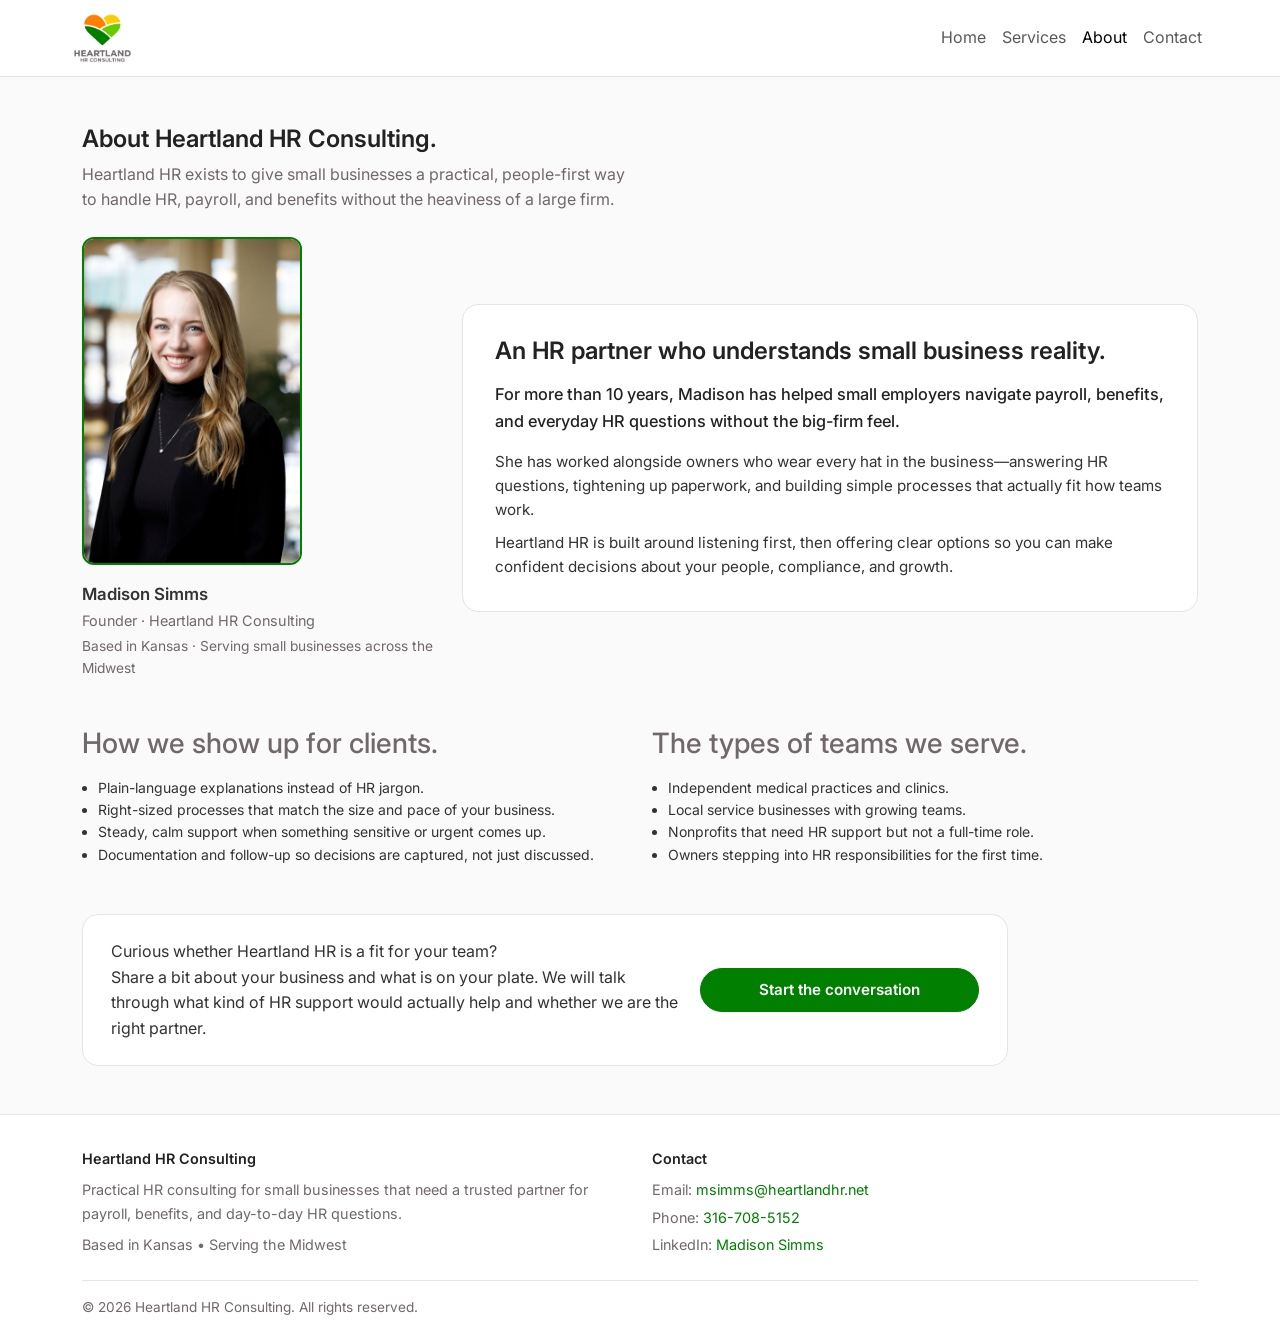
==== commit 49d9f18b: "Fix site-wide technical issues and add SEO fundamentals - Standardize LinkedIn link/name across all " ====
--- a/about.html
+++ b/about.html
@@ -5,6 +5,18 @@
   <title>About | Heartland HR Consulting</title>
   <meta name="viewport" content="width=device-width, initial-scale=1.0">
   <meta name="description" content="Learn about Heartland HR Consulting and founder Madison Simms, providing practical HR support for small businesses across the Midwest.">
+  <link rel="canonical" href="https://heartlandhr.net/about.html">
+
+  <meta property="og:type" content="website">
+  <meta property="og:site_name" content="Heartland HR Consulting">
+  <meta property="og:url" content="https://heartlandhr.net/about.html">
+  <meta property="og:title" content="About | Heartland HR Consulting">
+  <meta property="og:description" content="Learn about Heartland HR Consulting and founder Madison Simms, providing practical HR support for small businesses across the Midwest.">
+  <meta property="og:image" content="https://heartlandhr.net/images/madison-headshot.jpg">
+  <meta name="twitter:card" content="summary_large_image">
+  <meta name="twitter:title" content="About | Heartland HR Consulting">
+  <meta name="twitter:description" content="Learn about Heartland HR Consulting and founder Madison Simms, providing practical HR support for small businesses across the Midwest.">
+  <meta name="twitter:image" content="https://heartlandhr.net/images/madison-headshot.jpg">
 
   <link rel="icon" type="image/png" href="images/favicon-32x32.png" sizes="32x32">
   <link rel="apple-touch-icon" href="images/favicon-32x32.png">
@@ -136,7 +148,7 @@
           <div class="footer-heading mb-2">Contact</div>
           <p class="mb-1">Email: <a href="mailto:msimms@heartlandhr.net" class="footer-link">msimms@heartlandhr.net</a></p>
           <p class="mb-1">Phone: <a href="tel:13167085152" class="footer-link">316-708-5152</a></p>
-          <p class="mb-0">LinkedIn: <a href="https://www.linkedin.com/in/madison-snyder-simms/" target="_blank" rel="noopener" class="footer-link">Madison Snyder Simms</a></p>
+          <p class="mb-0">LinkedIn: <a href="https://www.linkedin.com/in/madison-simms/" target="_blank" rel="noopener" class="footer-link">Madison Simms</a></p>
         </div>
       </div>
       <div class="footer-bottom mt-4 d-flex flex-column flex-md-row justify-content-between align-items-start align-items-md-center">
--- a/css/heartland.css
+++ b/css/heartland.css
@@ -126,11 +126,6 @@
 }
 
 
-.service-card { border-radius: 12px; border: 1px solid var(--heartland-border); padding: 1.5rem 1.4rem; background-color: #fff; height: 100%; }
-.service-name { font-weight: 600; margin-bottom: 0.3rem; color: #222; }
-.service-text { font-size: 0.95rem; }
-
-/* Service cards: subtle design enhancements */
 .service-card {
   position: relative;
   border-radius: 12px;
@@ -140,6 +135,8 @@
   height: 100%;
   transition: box-shadow 0.18s ease, transform 0.18s ease, border-color 0.18s ease;
 }
+.service-name { font-weight: 600; margin-bottom: 0.3rem; color: #222; }
+.service-text { font-size: 0.95rem; }
 
 .service-card:hover {
   box-shadow: 0 12px 30px rgba(0, 0, 0, 0.06);
